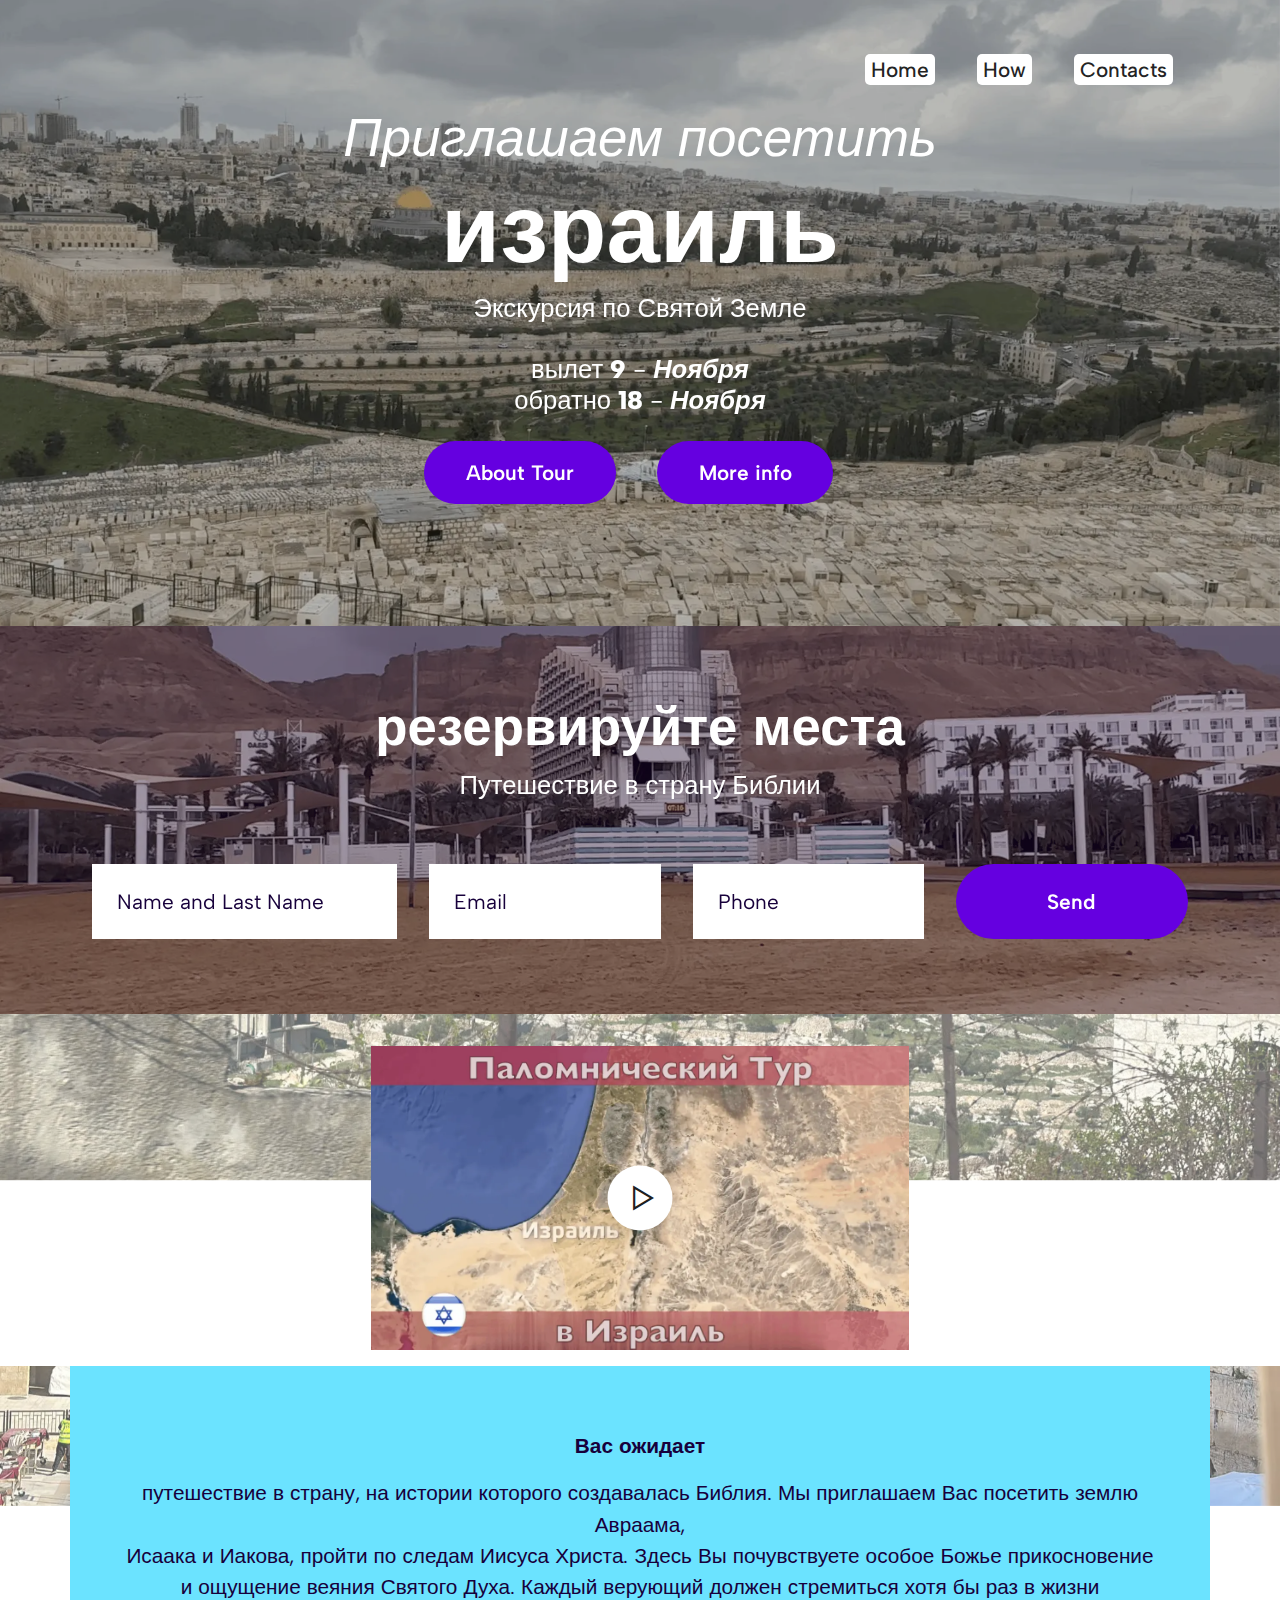
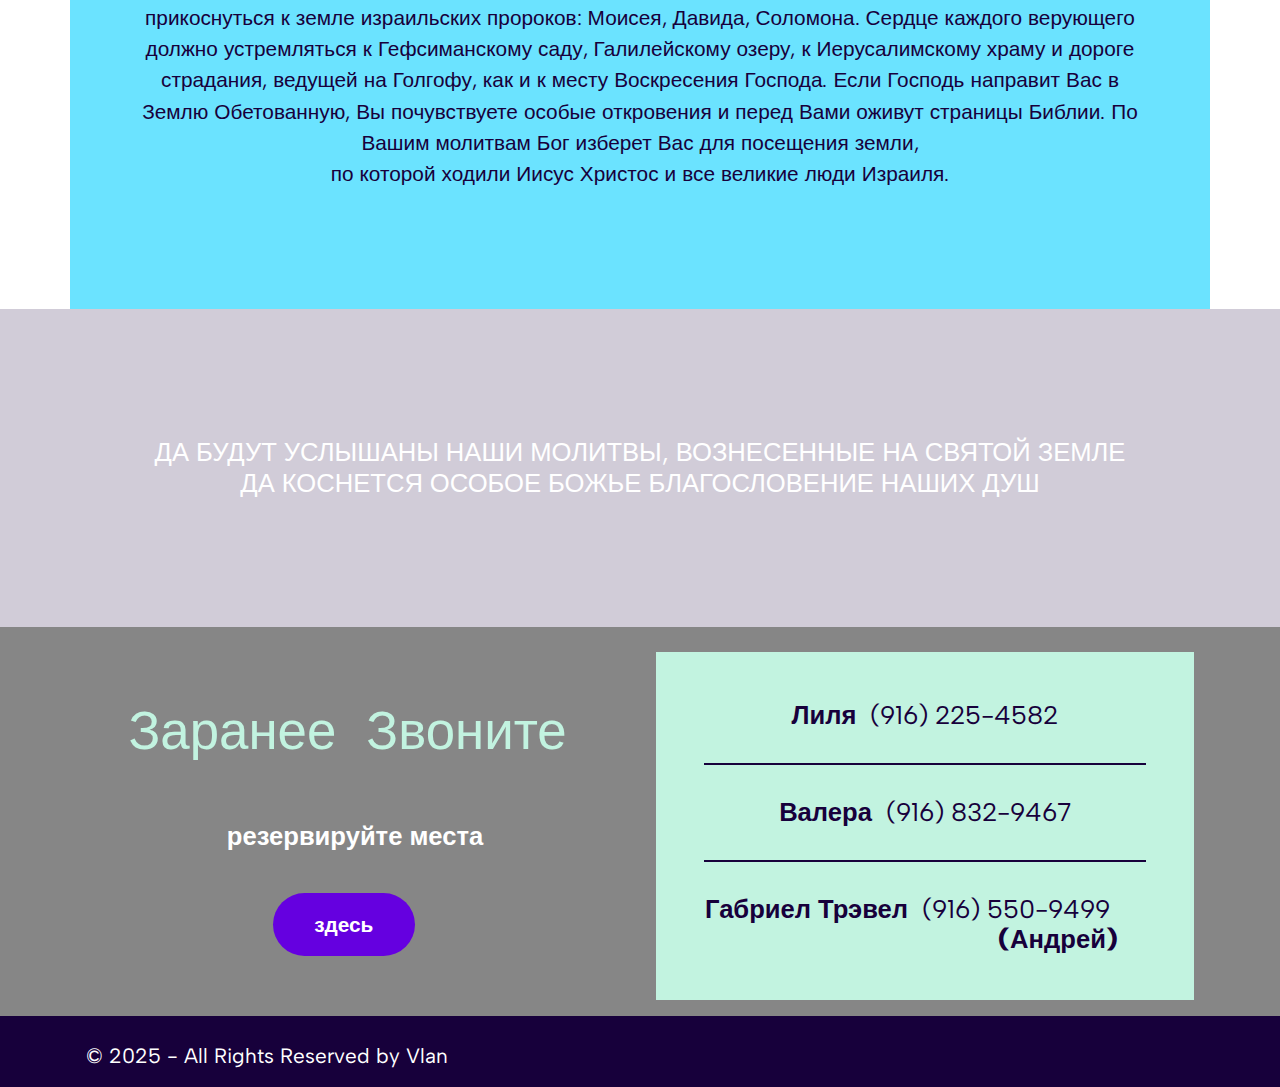
==== index.html @ 7ac0df54 "create github pages" ====
<!DOCTYPE html>
<html  >
<head>
  
  <meta charset="UTF-8">
  <meta http-equiv="X-UA-Compatible" content="IE=edge">
  
  <meta name="viewport" content="width=device-width, initial-scale=1, minimum-scale=1">
  <link rel="shortcut icon" href="assets/images/logo-1.png" type="image/x-icon">
  <meta name="description" content="">
  
  
  <title>Tour to Israel</title>
  <link rel="stylesheet" href="assets/web/assets/mobirise-icons2/mobirise2.css">
  <link rel="stylesheet" href="assets/bootstrap/css/bootstrap.min.css">
  <link rel="stylesheet" href="assets/bootstrap/css/bootstrap-grid.min.css">
  <link rel="stylesheet" href="assets/bootstrap/css/bootstrap-reboot.min.css">
  <link rel="stylesheet" href="assets/parallax/jarallax.css">
  <link rel="stylesheet" href="assets/smart-cart/minicart-theme.css">
  <link rel="stylesheet" href="assets/dropdown/css/style.css">
  <link rel="stylesheet" href="assets/socicon/css/styles.css">
  <link rel="stylesheet" href="assets/theme/css/style.css">
  <link rel="preload" href="https://fonts.googleapis.com/css?family=Albert+Sans:100,200,300,400,500,600,700,800,900,100i,200i,300i,400i,500i,600i,700i,800i,900i&display=swap" as="style" onload="this.onload=null;this.rel='stylesheet'">
  <noscript><link rel="stylesheet" href="https://fonts.googleapis.com/css?family=Albert+Sans:100,200,300,400,500,600,700,800,900,100i,200i,300i,400i,500i,600i,700i,800i,900i&display=swap"></noscript>
  <link rel="preload" as="style" href="assets/mobirise/css/mbr-additional.css"><link rel="stylesheet" href="assets/mobirise/css/mbr-additional.css" type="text/css">

  
  
  
</head>
<body>
  
  <section data-bs-version="5.1" class="nichem5 menu menu1 cid-tA1DvzxKZt" once="menu" id="menu01-u">
    
    <nav class="navbar navbar-dropdown navbar-expand-lg">
        <div class="container">
            <div class="navbar-brand">
                
                
            </div>
            
            <button class="navbar-toggler" type="button" data-toggle="collapse" data-bs-toggle="collapse" data-target="#navbarSupportedContent" data-bs-target="#navbarSupportedContent" aria-controls="navbarNavAltMarkup" aria-expanded="false" aria-label="Toggle navigation">
                <div class="hamburger">
                    <span></span>
                    <span></span>
                    <span></span>
                    <span></span>
                </div>
            </button>
            <div class="collapse navbar-collapse" id="navbarSupportedContent">
                <ul class="navbar-nav nav-dropdown nav-right navbar-nav-top-padding" data-app-modern-menu="true"><li class="nav-item item">
                        <a class="nav-link link text-black text-primary display-4" href="index.html">Home</a></li>
                    <li class="nav-item item">
                        <a class="nav-link link text-black text-primary display-4" href="index.html#video1-12">How</a></li>
                    <li class="nav-item item">
                        <a class="nav-link link text-black text-primary display-4" href="index.html#contact01-a">Contacts</a>
                    </li></ul>
                

            </div>

        </div>
    </nav>
</section>

<section data-bs-version="5.1" class="nichem5 header3 cid-tqJ6hcmHQS mbr-parallax-background" id="header03-2">

    

    
    <div class="mbr-overlay" style="opacity: 0.3; background-color: rgb(35, 35, 35);"></div>

    <div class="container">
        <div class="row justify-content-center">
            <div class="col-12 col-lg-10">
               <h2 class="mbr-section-subtitle mbr-fonts-style mb-3 display-5"><em>Приглашаем</em> <em>посетить</em></h2>
                <h1 class="mbr-section-title mbr-fonts-style mb-3 display-2"><strong>израиль</strong></h1>
                <p class="mbr-text mbr-fonts-style display-7">Экскурсия по Святой Земле<br><br>вылет <strong>9</strong> - <strong><em>Ноября</em></strong><br>обратно <strong>18</strong> - <strong><em>Ноября</em></strong></p>
                
                <div class="mbr-section-btn mt-3"><a class="btn btn-lg btn-info display-4" href="aboutour.html">About Tour</a> <a class="btn btn-lg btn-info display-4" href="moreInfo.html">More info</a></div>
            </div>
        </div>
    </div>
</section>

<section data-bs-version="5.1" class="form form1 cid-tqJ8QbFQtb" id="form01-c">
    
    <div class="mbr-overlay"></div>
    <div class="container">
        <div class="row">
            <div class="col-lg-12 mx-auto mbr-form" data-form-type="formoid">
                <!--Formbuilder Form-->
                <form action="https://mobirise.eu/" method="POST" class="mbr-form form-with-styler" data-form-title="Form Name"><input type="hidden" name="email" data-form-email="true" value="IUpuqQWx+k+lnqVrW5ky6EBEtQC6nNIaSEpdSRvHynoFF6U/ba8ofECRzaj8v/U3a9CEOyiGSwLnJ4U0jehFsb+AOzKB42B62TNc9uE6jDVOWC+5dktqGClej/hWaE8E.2r8tIT7CzpCQqlPaqZZB5KDEsKuqLFzcYY++TKEKFwUg4FHmc72xEeTyW6hKRxQuQcEaN9eOkn/xI5w0UZipWYD+QfsSuQequyp52KNSGxKxnVCRiXMIV/bQooggYPLB">
                    <div class="row">
                        <div hidden="hidden" data-form-alert="" class="alert alert-success col-12">Thanks for filling out
                            the form to Israel</div>
                        <div hidden="hidden" data-form-alert-danger="" class="alert alert-danger col-12">Oops...! some
                            problem!</div>
                    </div>
                    <div class="dragArea row">
                        <div class="col-lg-12 col-md-12 col-sm-12">
                            <h4 class="align-left mbr-fonts-style display-5"><strong>резервируйте места</strong></h4>
                        </div>
                        <div class="col-lg-12 col-md-12 col-sm-12" style="">
                            <p class="align-left mbr-fonts-style display-7">Путешествие в страну Библии</p>
                        </div>
                        <div data-for="name" class="col-auto form-group mb-3">
                            <input type="text" name="name" placeholder="Name and Last Name" data-form-field="name" class="form-control display-7" value="" id="name-form01-c">
                        </div>
                        <div data-for="email" class="col form-group mb-3">
                            <input type="email" name="email" placeholder="Email" data-form-field="email" class="form-control display-7" value="" id="email-form01-c">
                        </div>
                        <div class="col form-group mb-3" data-for="phone">
                            <input type="tel" name="phone" placeholder="Phone" pattern="*" data-form-field="phone" class="form-control display-7" value="" id="phone-form01-c">
                        </div>
                        <div class="col"><button type="submit" class="w-100 w-100 btn btn-lg btn-info display-4">Send</button></div>
                    </div>
                </form><!--Formbuilder Form-->
            </div>
        </div>
    </div>
</section>

<section data-bs-version="5.1" class="video1 bistro_video1 cid-tCo5UGKQ4v mbr-parallax-background" id="video1-12">
    

    <div class="mbr-overlay" style="opacity: 0.4; background-color: rgb(255, 255, 255);"></div>
    <div class="two_background"></div>
    
        <div class="container">
        
        <div class="row justify-content-center">
            <div class="col-12 col-lg-6">
                <div class="box">
                    
                    <div class="mbr-media show-modal align-center" data-modal=".modalWindow">
                        <a href="https://drive.google.com/file/d/1rDtWs-c86kswzTBTeSwcBvbtNGd1R4t6/view?usp=sharing"><img src="assets/images/-2023-04-24-at-3.44.52-pm-1256x709.webp" alt="Vedeo"></a>
                        <div class="circle"></div>
                        <div class="iconfont-wrapper">
                            <a href="https://drive.google.com/file/d/1rDtWs-c86kswzTBTeSwcBvbtNGd1R4t6/view?usp=sharing"><span class="mbr-iconfont mobi-mbri-play mobi-mbri"></span></a>
                        </div>
                        
                    </div>
                </div>
            </div>
        </div>
    </div>
    <div>
        <div class="modalWindow" style="display: none;">
            <div class="modalWindow-container">
                <div class="modalWindow-video-container">
                    
                    
                </div>
            </div>
        </div>
    </div>
</section>

<section data-bs-version="5.1" class="nichem5 features1 cid-tqJ8h4rZv2 mbr-parallax-background" id="features01-6">
    

    
    <div class="mbr-overlay" style="opacity: 0.3; background-color: rgb(255, 255, 255);">
    </div>
    <div class="container">
        <div class="row justify-content-center">

            <div class="card col-md-12 col-lg-12">
                <div class="card-wrap card1">

                    <div class="content-wrap align-center">
                        
                        <h6 class="mbr-role mbr-fonts-style align-left mb-3 display-4"><strong>Вас ожидает</strong></h6>
                        <p class="card-text mbr-fonts-style align-left mb-4 display-4">путешествие в страну, на истории которого создавалась Библия. Мы приглашаем Вас посетить землю Авраама, <br>Исаака и Иакова, пройти по следам Иисуса Христа. Здесь Вы почувствуете особое Божье прикосновение и ощущение веяния Святого Духа. Каждый верующий должен стремиться хотя бы раз в жизни прикоснуться к земле израильских пророков: Моисея, Давида, Соломона. Сердце каждого верующего должно устремляться к Гефсиманскому саду, Галилейскому озеру, к Иерусалимскому храму и дороге страдания, ведущей на Голгофу, как и к месту Воскресения Господа. Если Господь направит Вас в Землю Обетованную, Вы почувствуете особые откровения и перед Вами оживут страницы Библии. По Вашим молитвам Бог изберет Вас для посещения земли, <br>по которой ходили Иисус Христос и все великие люди Израиля.<br></p>

                        <div class="link-wrapper align-center">
                            


                            <svg class="svg1" xmlns="http" version="1.1" width="300" height="50" viewBox="0 0 300 50" preserveAspectRatio="xMidYMid slice" xml:space="preserve">
                                <defs>
                                </defs>
                                <g transform="matrix(1 0 0 1 200 4.59)">
                                    <g style="">
                                        <g transform="matrix(1 0 0 1 -125 0)" id="aac4a38b-7b64-4b27-81f4-7cba1fc44311">
                                            <path style="stroke: rgb(23,0,59); stroke-width: 4; stroke-dasharray: none; stroke-linecap: butt; stroke-dashoffset: 0; stroke-linejoin: miter; stroke-miterlimit: 10; fill: none; fill-rule: nonzero; opacity: 1;" transform=" translate(-75, -4.59)" d="M 100 2 a 8.825 8.825 0 0 0 -6.25 2.583 A 8.822 8.822 0 0 1 87.5 7.17 a 8.822 8.822 0 0 1 -6.25 -2.584 a 8.853 8.853 0 0 0 -12.5 0 a 8.851 8.851 0 0 1 -12.5 0 A 8.825 8.825 0 0 0 50 2" stroke-linecap="round"></path>
                                        </g>
                                        <g transform="matrix(1 0 0 1 75 0)" id="bdacfd93-3ab9-4965-b36c-24275b9d80d7">
                                            <path style="stroke: rgb(23,0,59); stroke-width: 4; stroke-dasharray: none; stroke-linecap: butt; stroke-dashoffset: 0; stroke-linejoin: miter; stroke-miterlimit: 10; fill: none; fill-rule: nonzero; opacity: 1;" transform=" translate(-275, -4.59)" d="M 300 2 a 8.825 8.825 0 0 0 -6.25 2.583 A 8.822 8.822 0 0 1 287.5 7.17 a 8.822 8.822 0 0 1 -6.25 -2.584 a 8.853 8.853 0 0 0 -12.5 0 a 8.851 8.851 0 0 1 -12.5 0 A 8.825 8.825 0 0 0 250 2" stroke-linecap="round"></path>
                                        </g>
                                        <g transform="matrix(1 0 0 1 -175 0)" id="fa02ee22-c807-4234-a62a-6ef55f12a121">
                                            <path style="stroke: rgb(23,0,59); stroke-width: 4; stroke-dasharray: none; stroke-linecap: butt; stroke-dashoffset: 0; stroke-linejoin: miter; stroke-miterlimit: 10; fill: none; fill-rule: nonzero; opacity: 1;" transform=" translate(-25, -4.59)" d="M 50 2 a 8.825 8.825 0 0 0 -6.25 2.583 A 8.822 8.822 0 0 1 37.5 7.17 a 8.822 8.822 0 0 1 -6.25 -2.584 a 8.853 8.853 0 0 0 -12.5 0 a 8.851 8.851 0 0 1 -12.5 0 A 8.825 8.825 0 0 0 0 2" stroke-linecap="round"></path>
                                        </g>
                                        <g transform="matrix(1 0 0 1 -25 0)" id="f5eeec8a-c1c0-4e31-b653-6adc33e4b3e8">
                                            <path style="stroke: rgb(23,0,59); stroke-width: 4; stroke-dasharray: none; stroke-linecap: butt; stroke-dashoffset: 0; stroke-linejoin: miter; stroke-miterlimit: 10; fill: none; fill-rule: nonzero; opacity: 1;" transform=" translate(-175, -4.59)" d="M 200 2 a 8.825 8.825 0 0 0 -6.25 2.583 A 8.822 8.822 0 0 1 187.5 7.17 a 8.822 8.822 0 0 1 -6.25 -2.584 a 8.853 8.853 0 0 0 -12.5 0 a 8.851 8.851 0 0 1 -12.5 0 A 8.825 8.825 0 0 0 150 2" stroke-linecap="round"></path>
                                        </g>
                                        <g transform="matrix(1 0 0 1 125 0)" id="b51bbcd5-3066-47f5-8b80-6fd345774dc4">
                                            <path style="stroke: rgb(23,0,59); stroke-width: 4; stroke-dasharray: none; stroke-linecap: butt; stroke-dashoffset: 0; stroke-linejoin: miter; stroke-miterlimit: 10; fill: none; fill-rule: nonzero; opacity: 1;" transform=" translate(-325, -4.59)" d="M 350 2 a 8.825 8.825 0 0 0 -6.25 2.583 A 8.822 8.822 0 0 1 337.5 7.17 a 8.822 8.822 0 0 1 -6.25 -2.584 a 8.853 8.853 0 0 0 -12.5 0 a 8.851 8.851 0 0 1 -12.5 0 A 8.825 8.825 0 0 0 300 2" stroke-linecap="round"></path>
                                        </g>
                                        <g transform="matrix(1 0 0 1 175 0)" id="a258efd3-c8f0-4dd9-8a96-69ce4b07fe50">
                                            <path style="stroke: rgb(23,0,59); stroke-width: 4; stroke-dasharray: none; stroke-linecap: butt; stroke-dashoffset: 0; stroke-linejoin: miter; stroke-miterlimit: 10; fill: none; fill-rule: nonzero; opacity: 1;" transform=" translate(-375, -4.59)" d="M 400 2 a 8.825 8.825 0 0 0 -6.25 2.583 A 8.822 8.822 0 0 1 387.5 7.17 a 8.822 8.822 0 0 1 -6.25 -2.584 a 8.853 8.853 0 0 0 -12.5 0 a 8.851 8.851 0 0 1 -12.5 0 A 8.825 8.825 0 0 0 350 2" stroke-linecap="round"></path>
                                        </g>
                                        <g transform="matrix(1 0 0 1 -75 0)" id="b55a1ba9-a72e-4a0e-ba97-85e004b73874">
                                            <path style="stroke: rgb(23,0,59); stroke-width: 4; stroke-dasharray: none; stroke-linecap: butt; stroke-dashoffset: 0; stroke-linejoin: miter; stroke-miterlimit: 10; fill: none; fill-rule: nonzero; opacity: 1;" transform=" translate(-125, -4.59)" d="M 150 2 a 8.825 8.825 0 0 0 -6.25 2.583 A 8.822 8.822 0 0 1 137.5 7.17 a 8.822 8.822 0 0 1 -6.25 -2.584 a 8.853 8.853 0 0 0 -12.5 0 a 8.851 8.851 0 0 1 -12.5 0 A 8.825 8.825 0 0 0 100 2" stroke-linecap="round"></path>
                                        </g>
                                        <g transform="matrix(1 0 0 1 25 0)" id="ac2b4d02-8806-4f29-a2a5-1942e82a5fe8">
                                            <path style="stroke: rgb(23,0,59); stroke-width: 4; stroke-dasharray: none; stroke-linecap: butt; stroke-dashoffset: 0; stroke-linejoin: miter; stroke-miterlimit: 10; fill: none; fill-rule: nonzero; opacity: 1;" transform=" translate(-225, -4.59)" d="M 250 2 a 8.825 8.825 0 0 0 -6.25 2.583 A 8.822 8.822 0 0 1 237.5 7.17 a 8.822 8.822 0 0 1 -6.25 -2.584 a 8.853 8.853 0 0 0 -12.5 0 a 8.851 8.851 0 0 1 -12.5 0 A 8.825 8.825 0 0 0 200 2" stroke-linecap="round"></path>
                                        </g>
                                    </g>
                                </g>
                            </svg>

                        </div>
                    </div>
                </div>
            </div>

            

            


        </div>
    </div>
</section>

<section data-bs-version="5.1" class="nichem5 article2 cid-tqJ9fB1t78 mbr-parallax-background" id="article02-g">

    

    
    <div class="mbr-overlay" style="opacity: 0.2; background-color: rgb(23, 0, 59);"></div>

    <div class="align-center container">
        <div class="row justify-content-center">
            <div class="col-12 col-lg-11">
                <h1 class="mbr-section-title mbr-fonts-style mb-3 display-7">ДА БУДУТ УСЛЫШАНЫ НАШИ МОЛИТВЫ, ВОЗНЕСЕННЫЕ НА СВЯТОЙ ЗЕМЛЕ<br>ДА КОСНЕТСЯ ОСОБОЕ БОЖЬЕ БЛАГОСЛОВЕНИЕ НАШИХ ДУШ</h1>
                
                
                
            </div>
        </div>
    </div>
</section>

<section data-bs-version="5.1" class="nichem5 contact1 cid-tqJ8NJQQVu mbr-parallax-background" id="contact01-a">
    

    
    <div class="mbr-overlay" style="opacity: 0.6; background-color: rgb(53, 53, 53);">
    </div>
    <div class="container">
        <div class="row">
            <div class="title md-pb col-md-12 col-lg-6">
                <h3 class="mbr-section-title mbr-fonts-style align-left mb-4 display-5"><strong><br></strong>Заранее<strong>&nbsp; </strong>Звоните<em>&nbsp;</em></h3>
                <h4 class="mbr-section-subtitle align-left mbr-fonts-style mb-4 display-7"><br><strong>резервируйте места</strong></h4>

                
            <div class="mbr-section-btn align-center mb-4"><a class="btn btn-lg btn-info display-4" href="home.html#form01-c">здесь</a></div>
            </div>

            <div class="col-md-12 col-lg-6">
                <div class="items">
                    <div class="card">
                    <h4 class="mbr-item-text align-left mbr-fonts-style mb-4 display-7"><strong>Лиля</strong>&nbsp; (916) 225-4582</h4>
                    </div>
                    <div class="card">
                    <h4 class="mbr-item-text align-left mbr-fonts-style mb-4 display-7"><strong>Валера</strong>&nbsp; (916) 832-9467</h4>
                    </div>
                   <h4 class="mbr-item-text align-left mbr-fonts-style mb-4 display-7"><strong>Габриел Трэвел&nbsp; </strong>(916) 550-9499<strong>&nbsp; &nbsp; &nbsp; &nbsp; &nbsp; &nbsp; &nbsp; &nbsp; &nbsp; &nbsp; &nbsp; &nbsp; &nbsp; &nbsp; &nbsp; &nbsp; &nbsp; &nbsp; &nbsp; &nbsp; &nbsp; &nbsp;&nbsp;</strong><strong>(Андрей)</strong><br></h4>
            
                    </div>
                </div>
            </div>
        </div>
    
</section>

<section data-bs-version="5.1" class="nichem5 footer1 cid-tqJ8RiGb5G" once="footer" id="footer01-d">
    
    
    <div class="container">
        <div class="row">
            <div class="col-lg-5 logo-footer mb-3 mt-3 align-left">

                <p class="mbr-fonts-style text-logo-footer pt-2 mb-0 display-4">© 2025 - All Rights Reserved by Vlan</p>
            </div>
            <div class="col-lg-5 copyright mb-3 mt-3 align-self-center">
                <ul class="mbr-list list-inline align-center">
                    
                    
                    



                    
                <li class="list-inline-item mbr-fonts-style display-4">
                        <!--<a href="home.html" class="text-white mbr-semibold text-primary">Home</a>-->
                    </li></ul>
            </div>
            
        </div>
    </div>
</section>


<script src="assets/bootstrap/js/bootstrap.bundle.min.js"></script>
  <script src="assets/parallax/jarallax.js"></script>
  <script src="assets/smoothscroll/smooth-scroll.js"></script>
  <script src="assets/ytplayer/index.js"></script>
  <script src="assets/smart-cart/minicart.js"></script>
  <script src="assets/smart-cart/minicart-customizer.js"></script>
  <script src="assets/playervimeo/vimeo_player.js"></script>
  <script src="assets/dropdown/js/navbar-dropdown.js"></script>
  <script src="assets/theme/js/script.js"></script>
  <script src="assets/formoid/formoid.min.js"></script>
  
  
  
 <div id="scrollToTop" class="scrollToTop mbr-arrow-up"><a style="text-align: center;"><i class="mbr-arrow-up-icon mbr-arrow-up-icon-cm cm-icon cm-icon-smallarrow-up"></i></a></div>
  </body>
</html>
---- assets/web/assets/mobirise-icons2/mobirise2.css ----
@font-face {
  font-family: 'Moririse2';
  font-display: swap;
  src:  url('mobirise2.eot?f2bix4');
  src:  url('mobirise2.eot?f2bix4#iefix') format('embedded-opentype'),
    url('mobirise2.ttf?f2bix4') format('truetype'),
    url('mobirise2.woff?f2bix4') format('woff'),
    url('mobirise2.svg?f2bix4#mobirise2') format('svg');
  font-weight: normal;
  font-style: normal;
}

[class^="mobi-"], [class*=" mobi-"] {
  /* use !important to prevent issues with browser extensions that change fonts */
  font-family: 'Moririse2' !important;
  speak: none;
  font-style: normal;
  font-weight: normal;
  font-variant: normal;
  text-transform: none;
  line-height: 1;

  /* Better Font Rendering =========== */
  -webkit-font-smoothing: antialiased;
  -moz-osx-font-smoothing: grayscale;
}

.mobi-mbri-add-submenu:before {
  content: "\e900";
}
.mobi-mbri-alert:before {
  content: "\e901";
}
.mobi-mbri-align-center:before {
  content: "\e902";
}
.mobi-mbri-align-justify:before {
  content: "\e903";
}
.mobi-mbri-align-left:before {
  content: "\e904";
}
.mobi-mbri-align-right:before {
  content: "\e905";
}
.mobi-mbri-android:before {
  content: "\e906";
}
.mobi-mbri-apple:before {
  content: "\e907";
}
.mobi-mbri-arrow-down:before {
  content: "\e908";
}
.mobi-mbri-arrow-next:before {
  content: "\e909";
}
.mobi-mbri-arrow-prev:before {
  content: "\e90a";
}
.mobi-mbri-arrow-up:before {
  content: "\e90b";
}
.mobi-mbri-bold:before {
  content: "\e90c";
}
.mobi-mbri-bookmark:before {
  content: "\e90d";
}
.mobi-mbri-bootstrap:before {
  content: "\e90e";
}
.mobi-mbri-briefcase:before {
  content: "\e90f";
}
.mobi-mbri-browse:before {
  content: "\e910";
}
.mobi-mbri-bulleted-list:before {
  content: "\e911";
}
.mobi-mbri-calendar:before {
  content: "\e912";
}
.mobi-mbri-camera:before {
  content: "\e913";
}
.mobi-mbri-cart-add:before {
  content: "\e914";
}
.mobi-mbri-cart-full:before {
  content: "\e915";
}
.mobi-mbri-cash:before {
  content: "\e916";
}
.mobi-mbri-change-style:before {
  content: "\e917";
}
.mobi-mbri-chat:before {
  content: "\e918";
}
.mobi-mbri-clock:before {
  content: "\e919";
}
.mobi-mbri-close:before {
  content: "\e91a";
}
.mobi-mbri-cloud:before {
  content: "\e91b";
}
.mobi-mbri-code:before {
  content: "\e91c";
}
.mobi-mbri-contact-form:before {
  content: "\e91d";
}
.mobi-mbri-credit-card:before {
  content: "\e91e";
}
.mobi-mbri-cursor-click:before {
  content: "\e91f";
}
.mobi-mbri-cust-feedback:before {
  content: "\e920";
}
.mobi-mbri-database:before {
  content: "\e921";
}
.mobi-mbri-delivery:before {
  content: "\e922";
}
.mobi-mbri-desktop:before {
  content: "\e923";
}
.mobi-mbri-devices:before {
  content: "\e924";
}
.mobi-mbri-down:before {
  content: "\e925";
}
.mobi-mbri-download-2:before {
  content: "\e926";
}
.mobi-mbri-download:before {
  content: "\e927";
}
.mobi-mbri-drag-n-drop-2:before {
  content: "\e928";
}
.mobi-mbri-drag-n-drop:before {
  content: "\e929";
}
.mobi-mbri-edit-2:before {
  content: "\e92a";
}
.mobi-mbri-edit:before {
  content: "\e92b";
}
.mobi-mbri-error:before {
  content: "\e92c";
}
.mobi-mbri-extension:before {
  content: "\e92d";
}
.mobi-mbri-features:before {
  content: "\e92e";
}
.mobi-mbri-file:before {
  content: "\e92f";
}
.mobi-mbri-flag:before {
  content: "\e930";
}
.mobi-mbri-folder:before {
  content: "\e931";
}
.mobi-mbri-gift:before {
  content: "\e932";
}
.mobi-mbri-github:before {
  content: "\e933";
}
.mobi-mbri-globe-2:before {
  content: "\e934";
}
.mobi-mbri-globe:before {
  content: "\e935";
}
.mobi-mbri-growing-chart:before {
  content: "\e936";
}
.mobi-mbri-hearth:before {
  content: "\e937";
}
.mobi-mbri-help:before {
  content: "\e938";
}
.mobi-mbri-home:before {
  content: "\e939";
}
.mobi-mbri-hot-cup:before {
  content: "\e93a";
}
.mobi-mbri-idea:before {
  content: "\e93b";
}
.mobi-mbri-image-gallery:before {
  content: "\e93c";
}
.mobi-mbri-image-slider:before {
  content: "\e93d";
}
.mobi-mbri-info:before {
  content: "\e93e";
}
.mobi-mbri-italic:before {
  content: "\e93f";
}
.mobi-mbri-key:before {
  content: "\e940";
}
.mobi-mbri-laptop:before {
  content: "\e941";
}
.mobi-mbri-layers:before {
  content: "\e942";
}
.mobi-mbri-left-right:before {
  content: "\e943";
}
.mobi-mbri-left:before {
  content: "\e944";
}
.mobi-mbri-letter:before {
  content: "\e945";
}
.mobi-mbri-like:before {
  content: "\e946";
}
.mobi-mbri-link:before {
  content: "\e947";
}
.mobi-mbri-lock:before {
  content: "\e948";
}
.mobi-mbri-login:before {
  content: "\e949";
}
.mobi-mbri-logout:before {
  content: "\e94a";
}
.mobi-mbri-magic-stick:before {
  content: "\e94b";
}
.mobi-mbri-map-pin:before {
  content: "\e94c";
}
.mobi-mbri-menu:before {
  content: "\e94d";
}
.mobi-mbri-mobile-2:before {
  content: "\e94e";
}
.mobi-mbri-mobile-horizontal:before {
  content: "\e94f";
}
.mobi-mbri-mobile:before {
  content: "\e950";
}
.mobi-mbri-mobirise:before {
  content: "\e951";
}
.mobi-mbri-more-horizontal:before {
  content: "\e952";
}
.mobi-mbri-more-vertical:before {
  content: "\e953";
}
.mobi-mbri-music:before {
  content: "\e954";
}
.mobi-mbri-new-file:before {
  content: "\e955";
}
.mobi-mbri-numbered-list:before {
  content: "\e956";
}
.mobi-mbri-opened-folder:before {
  content: "\e957";
}
.mobi-mbri-pages:before {
  content: "\e958";
}
.mobi-mbri-paper-plane:before {
  content: "\e959";
}
.mobi-mbri-paperclip:before {
  content: "\e95a";
}
.mobi-mbri-phone:before {
  content: "\e95b";
}
.mobi-mbri-photo:before {
  content: "\e95c";
}
.mobi-mbri-photos:before {
  content: "\e95d";
}
.mobi-mbri-pin:before {
  content: "\e95e";
}
.mobi-mbri-play:before {
  content: "\e95f";
}
.mobi-mbri-plus:before {
  content: "\e960";
}
.mobi-mbri-preview:before {
  content: "\e961";
}
.mobi-mbri-print:before {
  content: "\e962";
}
.mobi-mbri-protect:before {
  content: "\e963";
}
.mobi-mbri-question:before {
  content: "\e964";
}
.mobi-mbri-quote-left:before {
  content: "\e965";
}
.mobi-mbri-quote-right:before {
  content: "\e966";
}
.mobi-mbri-redo:before {
  content: "\e967";
}
.mobi-mbri-refresh:before {
  content: "\e968";
}
.mobi-mbri-responsive-2:before {
  content: "\e969";
}
.mobi-mbri-responsive:before {
  content: "\e96a";
}
.mobi-mbri-right:before {
  content: "\e96b";
}
.mobi-mbri-rocket:before {
  content: "\e96c";
}
.mobi-mbri-sad-face:before {
  content: "\e96d";
}
.mobi-mbri-sale:before {
  content: "\e96e";
}
.mobi-mbri-save:before {
  content: "\e96f";
}
.mobi-mbri-search:before {
  content: "\e970";
}
.mobi-mbri-setting-2:before {
  content: "\e971";
}
.mobi-mbri-setting-3:before {
  content: "\e972";
}
.mobi-mbri-setting:before {
  content: "\e973";
}
.mobi-mbri-share:before {
  content: "\e974";
}
.mobi-mbri-shopping-bag:before {
  content: "\e975";
}
.mobi-mbri-shopping-basket:before {
  content: "\e976";
}
.mobi-mbri-shopping-cart:before {
  content: "\e977";
}
.mobi-mbri-sites:before {
  content: "\e978";
}
.mobi-mbri-smile-face:before {
  content: "\e979";
}
.mobi-mbri-speed:before {
  content: "\e97a";
}
.mobi-mbri-star:before {
  content: "\e97b";
}
.mobi-mbri-success:before {
  content: "\e97c";
}
.mobi-mbri-sun:before {
  content: "\e97d";
}
.mobi-mbri-sun2:before {
  content: "\e97e";
}
.mobi-mbri-tablet-vertical:before {
  content: "\e97f";
}
.mobi-mbri-tablet:before {
  content: "\e980";
}
.mobi-mbri-target:before {
  content: "\e981";
}
.mobi-mbri-timer:before {
  content: "\e982";
}
.mobi-mbri-to-ftp:before {
  content: "\e983";
}
.mobi-mbri-to-local-drive:before {
  content: "\e984";
}
.mobi-mbri-touch-swipe:before {
  content: "\e985";
}
.mobi-mbri-touch:before {
  content: "\e986";
}
.mobi-mbri-trash:before {
  content: "\e987";
}
.mobi-mbri-underline:before {
  content: "\e988";
}
.mobi-mbri-undo:before {
  content: "\e989";
}
.mobi-mbri-unlink:before {
  content: "\e98a";
}
.mobi-mbri-unlock:before {
  content: "\e98b";
}
.mobi-mbri-up-down:before {
  content: "\e98c";
}
.mobi-mbri-up:before {
  content: "\e98d";
}
.mobi-mbri-update:before {
  content: "\e98e";
}
.mobi-mbri-upload-2:before {
  content: "\e98f";
}
.mobi-mbri-upload:before {
  content: "\e990";
}
.mobi-mbri-user-2:before {
  content: "\e991";
}
.mobi-mbri-user:before {
  content: "\e992";
}
.mobi-mbri-users:before {
  content: "\e993";
}
.mobi-mbri-video-play:before {
  content: "\e994";
}
.mobi-mbri-video:before {
  content: "\e995";
}
.mobi-mbri-watch:before {
  content: "\e996";
}
.mobi-mbri-website-theme-2:before {
  content: "\e997";
}
.mobi-mbri-website-theme:before {
  content: "\e998";
}
.mobi-mbri-wifi:before {
  content: "\e999";
}
.mobi-mbri-windows:before {
  content: "\e99a";
}
.mobi-mbri-zoom-in:before {
  content: "\e99b";
}
.mobi-mbri-zoom-out:before {
  content: "\e99c";
}
---- assets/parallax/jarallax.css ----
.jarallax {
    position: relative;
    z-index: 0;
}
.jarallax > .jarallax-img {
    position: absolute;
    object-fit: cover;
    /* support for plugin https://github.com/bfred-it/object-fit-images */
    font-family: 'object-fit: cover;';
    top: 0;
    left: 0;
    width: 100%;
    height: 100%;
    z-index: -1;
}
---- assets/dropdown/css/style.css ----
.navbar-dropdown {
  left: 0;
  padding: 0;
  position: absolute;
  right: 0;
  top: 0;
  transition: all 0.45s ease;
  z-index: 1030;
  background: #282828; }
  .navbar-dropdown .navbar-logo {
    margin-right: 0.8rem;
    transition: margin 0.3s ease-in-out;
    vertical-align: middle; }
    .navbar-dropdown .navbar-logo img {
      height: 3.125rem;
      transition: all 0.3s ease-in-out; }
    .navbar-dropdown .navbar-logo.mbr-iconfont {
      font-size: 3.125rem;
      line-height: 3.125rem; }
  .navbar-dropdown .navbar-caption {
    font-weight: 700;
    white-space: normal;
    vertical-align: -4px;
    line-height: 3.125rem !important; }
    .navbar-dropdown .navbar-caption, .navbar-dropdown .navbar-caption:hover {
      color: inherit;
      text-decoration: none; }
  .navbar-dropdown .mbr-iconfont + .navbar-caption {
    vertical-align: -1px; }
  .navbar-dropdown.navbar-fixed-top {
    position: fixed; }
  .navbar-dropdown .navbar-brand span {
    vertical-align: -4px; }
  .navbar-dropdown.bg-color.transparent {
    background: none; }
  .navbar-dropdown.navbar-short .navbar-brand {
    padding: 0.625rem 0; }
    .navbar-dropdown.navbar-short .navbar-brand span {
      vertical-align: -1px; }
  .navbar-dropdown.navbar-short .navbar-caption {
    line-height: 2.375rem !important;
    vertical-align: -2px; }
  .navbar-dropdown.navbar-short .navbar-logo {
    margin-right: 0.5rem; }
    .navbar-dropdown.navbar-short .navbar-logo img {
      height: 2.375rem; }
    .navbar-dropdown.navbar-short .navbar-logo.mbr-iconfont {
      font-size: 2.375rem;
      line-height: 2.375rem; }
  .navbar-dropdown.navbar-short .mbr-table-cell {
    height: 3.625rem; }
  .navbar-dropdown .navbar-close {
    left: 0.6875rem;
    position: fixed;
    top: 0.75rem;
    z-index: 1000; }
  .navbar-dropdown .hamburger-icon {
    content: "";
    display: inline-block;
    vertical-align: middle;
    width: 16px;
    -webkit-box-shadow: 0 -6px 0 1px #282828,0 0 0 1px #282828,0 6px 0 1px #282828;
    -moz-box-shadow: 0 -6px 0 1px #282828,0 0 0 1px #282828,0 6px 0 1px #282828;
    box-shadow: 0 -6px 0 1px #282828,0 0 0 1px #282828,0 6px 0 1px #282828; }

.dropdown-menu .dropdown-toggle[data-toggle="dropdown-submenu"]::after {
  border-bottom: 0.35em solid transparent;
  border-left: 0.35em solid;
  border-right: 0;
  border-top: 0.35em solid transparent;
  margin-left: 0.3rem; }

.dropdown-menu .dropdown-item:focus {
  outline: 0; }

.nav-dropdown {
  font-size: 0.75rem;
  font-weight: 500;
  height: auto !important; }
  .nav-dropdown .nav-btn {
    padding-left: 1rem; }
  .nav-dropdown .link {
    margin: .667em 1.667em;
    font-weight: 500;
    padding: 0;
    transition: color .2s ease-in-out; }
    .nav-dropdown .link.dropdown-toggle {
      margin-right: 2.583em; }
      .nav-dropdown .link.dropdown-toggle::after {
        margin-left: .25rem;
        border-top: 0.35em solid;
        border-right: 0.35em solid transparent;
        border-left: 0.35em solid transparent;
        border-bottom: 0; }
      .nav-dropdown .link.dropdown-toggle[aria-expanded="true"] {
        margin: 0;
        padding: 0.667em 3.263em  0.667em 1.667em; }
  .nav-dropdown .link::after,
  .nav-dropdown .dropdown-item::after {
    color: inherit; }
  .nav-dropdown .btn {
    font-size: 0.75rem;
    font-weight: 700;
    letter-spacing: 0;
    margin-bottom: 0;
    padding-left: 1.25rem;
    padding-right: 1.25rem; }
  .nav-dropdown .dropdown-menu {
    border-radius: 0;
    border: 0;
    left: 0;
    margin: 0;
    padding-bottom: 1.25rem;
    padding-top: 1.25rem;
    position: relative; }
  .nav-dropdown .dropdown-submenu {
    margin-left: 0.125rem;
    top: 0; }
  .nav-dropdown .dropdown-item {
    font-weight: 500;
    line-height: 2;
    padding: 0.3846em 4.615em 0.3846em 1.5385em;
    position: relative;
    transition: color .2s ease-in-out, background-color .2s ease-in-out; }
    .nav-dropdown .dropdown-item::after {
      margin-top: -0.3077em;
      position: absolute;
      right: 1.1538em;
      top: 50%; }
    .nav-dropdown .dropdown-item:focus, .nav-dropdown .dropdown-item:hover {
      background: none; }

@media (max-width: 767px) {
  .nav-dropdown.navbar-toggleable-sm {
    bottom: 0;
    display: none;
    left: 0;
    overflow-x: hidden;
    position: fixed;
    top: 0;
    transform: translateX(-100%);
    -ms-transform: translateX(-100%);
    -webkit-transform: translateX(-100%);
    width: 18.75rem;
    z-index: 999; } }
.nav-dropdown.navbar-toggleable-xl {
  bottom: 0;
  display: none;
  left: 0;
  overflow-x: hidden;
  position: fixed;
  top: 0;
  transform: translateX(-100%);
  -ms-transform: translateX(-100%);
  -webkit-transform: translateX(-100%);
  width: 18.75rem;
  z-index: 999; }

.nav-dropdown-sm {
  display: block !important;
  overflow-x: hidden;
  overflow: auto;
  padding-top: 3.875rem; }
  .nav-dropdown-sm::after {
    content: "";
    display: block;
    height: 3rem;
    width: 100%; }
  .nav-dropdown-sm.collapse.in ~ .navbar-close {
    display: block !important; }
  .nav-dropdown-sm.collapsing, .nav-dropdown-sm.collapse.in {
    transform: translateX(0);
    -ms-transform: translateX(0);
    -webkit-transform: translateX(0);
    transition: all 0.25s ease-out;
    -webkit-transition: all 0.25s ease-out;
    background: #282828; }
  .nav-dropdown-sm.collapsing[aria-expanded="false"] {
    transform: translateX(-100%);
    -ms-transform: translateX(-100%);
    -webkit-transform: translateX(-100%); }
  .nav-dropdown-sm .nav-item {
    display: block;
    margin-left: 0 !important;
    padding-left: 0; }
  .nav-dropdown-sm .link,
  .nav-dropdown-sm .dropdown-item {
    border-top: 1px dotted rgba(255, 255, 255, 0.1);
    font-size: 0.8125rem;
    line-height: 1.6;
    margin: 0 !important;
    padding: 0.875rem 2.4rem 0.875rem 1.5625rem !important;
    position: relative;
    white-space: normal; }
    .nav-dropdown-sm .link:focus, .nav-dropdown-sm .link:hover,
    .nav-dropdown-sm .dropdown-item:focus,
    .nav-dropdown-sm .dropdown-item:hover {
      background: rgba(0, 0, 0, 0.2) !important;
      color: #c0a375; }
  .nav-dropdown-sm .nav-btn {
    position: relative;
    padding: 1.5625rem 1.5625rem 0 1.5625rem; }
    .nav-dropdown-sm .nav-btn::before {
      border-top: 1px dotted rgba(255, 255, 255, 0.1);
      content: "";
      left: 0;
      position: absolute;
      top: 0;
      width: 100%; }
    .nav-dropdown-sm .nav-btn + .nav-btn {
      padding-top: 0.625rem; }
      .nav-dropdown-sm .nav-btn + .nav-btn::before {
        display: none; }
  .nav-dropdown-sm .btn {
    padding: 0.625rem 0; }
  .nav-dropdown-sm .dropdown-toggle[data-toggle="dropdown-submenu"]::after {
    margin-left: .25rem;
    border-top: 0.35em solid;
    border-right: 0.35em solid transparent;
    border-left: 0.35em solid transparent;
    border-bottom: 0; }
  .nav-dropdown-sm .dropdown-toggle[data-toggle="dropdown-submenu"][aria-expanded="true"]::after {
    border-top: 0;
    border-right: 0.35em solid transparent;
    border-left: 0.35em solid transparent;
    border-bottom: 0.35em solid; }
  .nav-dropdown-sm .dropdown-menu {
    margin: 0;
    padding: 0;
    position: relative;
    top: 0;
    left: 0;
    width: 100%;
    border: 0;
    float: none;
    border-radius: 0;
    background: none; }
  .nav-dropdown-sm .dropdown-submenu {
    left: 100%;
    margin-left: 0.125rem;
    margin-top: -1.25rem;
    top: 0; }

.navbar-toggleable-sm .nav-dropdown .dropdown-menu {
  position: absolute; }

.navbar-toggleable-sm .nav-dropdown .dropdown-submenu {
  left: 100%;
  margin-left: 0.125rem;
  margin-top: -1.25rem;
  top: 0; }

.navbar-toggleable-sm.opened .nav-dropdown .dropdown-menu {
  position: relative; }

.navbar-toggleable-sm.opened .nav-dropdown .dropdown-submenu {
  left: 0;
  margin-left: 00rem;
  margin-top: 0rem;
  top: 0; }

.is-builder .nav-dropdown.collapsing {
  transition: none !important; }
---- assets/socicon/css/styles.css ----
@charset "UTF-8";

@font-face {
  font-family: 'Socicon';
  src:  url('../fonts/socicon.eot');
  src:  url('../fonts/socicon.eot?#iefix') format('embedded-opentype'),
    url('../fonts/socicon.woff2') format('woff2'),
    url('../fonts/socicon.ttf') format('truetype'),
    url('../fonts/socicon.woff') format('woff'),
    url('../fonts/socicon.svg#socicon') format('svg');
  font-weight: normal;
  font-style: normal;
  font-display: swap;
}

[data-icon]:before {
  font-family: "socicon" !important;
  content: attr(data-icon);
  font-style: normal !important;
  font-weight: normal !important;
  font-variant: normal !important;
  text-transform: none !important;
  speak: none;
  line-height: 1;
  -webkit-font-smoothing: antialiased;
  -moz-osx-font-smoothing: grayscale;
}

[class^="socicon-"], [class*=" socicon-"] {
  /* use !important to prevent issues with browser extensions that change fonts */
  font-family: 'Socicon' !important;
  speak: none;
  font-style: normal;
  font-weight: normal;
  font-variant: normal;
  text-transform: none;
  line-height: 1;

  /* Better Font Rendering =========== */
  -webkit-font-smoothing: antialiased;
  -moz-osx-font-smoothing: grayscale;
}

.socicon-eitaa:before {
  content: "\e97c";
}
.socicon-soroush:before {
  content: "\e97d";
}
.socicon-bale:before {
  content: "\e97e";
}
.socicon-zazzle:before {
  content: "\e97b";
}
.socicon-society6:before {
  content: "\e97a";
}
.socicon-redbubble:before {
  content: "\e979";
}
.socicon-avvo:before {
  content: "\e978";
}
.socicon-stitcher:before {
  content: "\e977";
}
.socicon-googlehangouts:before {
  content: "\e974";
}
.socicon-dlive:before {
  content: "\e975";
}
.socicon-vsco:before {
  content: "\e976";
}
.socicon-flipboard:before {
  content: "\e973";
}
.socicon-ubuntu:before {
  content: "\e958";
}
.socicon-artstation:before {
  content: "\e959";
}
.socicon-invision:before {
  content: "\e95a";
}
.socicon-torial:before {
  content: "\e95b";
}
.socicon-collectorz:before {
  content: "\e95c";
}
.socicon-seenthis:before {
  content: "\e95d";
}
.socicon-googleplaymusic:before {
  content: "\e95e";
}
.socicon-debian:before {
  content: "\e95f";
}
.socicon-filmfreeway:before {
  content: "\e960";
}
.socicon-gnome:before {
  content: "\e961";
}
.socicon-itchio:before {
  content: "\e962";
}
.socicon-jamendo:before {
  content: "\e963";
}
.socicon-mix:before {
  content: "\e964";
}
.socicon-sharepoint:before {
  content: "\e965";
}
.socicon-tinder:before {
  content: "\e966";
}
.socicon-windguru:before {
  content: "\e967";
}
.socicon-cdbaby:before {
  content: "\e968";
}
.socicon-elementaryos:before {
  content: "\e969";
}
.socicon-stage32:before {
  content: "\e96a";
}
.socicon-tiktok:before {
  content: "\e96b";
}
.socicon-gitter:before {
  content: "\e96c";
}
.socicon-letterboxd:before {
  content: "\e96d";
}
.socicon-threema:before {
  content: "\e96e";
}
.socicon-splice:before {
  content: "\e96f";
}
.socicon-metapop:before {
  content: "\e970";
}
.socicon-naver:before {
  content: "\e971";
}
.socicon-remote:before {
  content: "\e972";
}
.socicon-internet:before {
  content: "\e957";
}
.socicon-moddb:before {
  content: "\e94b";
}
.socicon-indiedb:before {
  content: "\e94c";
}
.socicon-traxsource:before {
  content: "\e94d";
}
.socicon-gamefor:before {
  content: "\e94e";
}
.socicon-pixiv:before {
  content: "\e94f";
}
.socicon-myanimelist:before {
  content: "\e950";
}
.socicon-blackberry:before {
  content: "\e951";
}
.socicon-wickr:before {
  content: "\e952";
}
.socicon-spip:before {
  content: "\e953";
}
.socicon-napster:before {
  content: "\e954";
}
.socicon-beatport:before {
  content: "\e955";
}
.socicon-hackerone:before {
  content: "\e956";
}
.socicon-hackernews:before {
  content: "\e946";
}
.socicon-smashwords:before {
  content: "\e947";
}
.socicon-kobo:before {
  content: "\e948";
}
.socicon-bookbub:before {
  content: "\e949";
}
.socicon-mailru:before {
  content: "\e94a";
}
.socicon-gitlab:before {
  content: "\e945";
}
.socicon-instructables:before {
  content: "\e944";
}
.socicon-portfolio:before {
  content: "\e943";
}
.socicon-codered:before {
  content: "\e940";
}
.socicon-origin:before {
  content: "\e941";
}
.socicon-nextdoor:before {
  content: "\e942";
}
.socicon-udemy:before {
  content: "\e93f";
}
.socicon-livemaster:before {
  content: "\e93e";
}
.socicon-crunchbase:before {
  content: "\e93b";
}
.socicon-homefy:before {
  content: "\e93c";
}
.socicon-calendly:before {
  content: "\e93d";
}
.socicon-realtor:before {
  content: "\e90f";
}
.socicon-tidal:before {
  content: "\e910";
}
.socicon-qobuz:before {
  content: "\e911";
}
.socicon-natgeo:before {
  content: "\e912";
}
.socicon-mastodon:before {
  content: "\e913";
}
.socicon-unsplash:before {
  content: "\e914";
}
.socicon-homeadvisor:before {
  content: "\e915";
}
.socicon-angieslist:before {
  content: "\e916";
}
.socicon-codepen:before {
  content: "\e917";
}
.socicon-slack:before {
  content: "\e918";
}
.socicon-openaigym:before {
  content: "\e919";
}
.socicon-logmein:before {
  content: "\e91a";
}
.socicon-fiverr:before {
  content: "\e91b";
}
.socicon-gotomeeting:before {
  content: "\e91c";
}
.socicon-aliexpress:before {
  content: "\e91d";
}
.socicon-guru:before {
  content: "\e91e";
}
.socicon-appstore:before {
  content: "\e91f";
}
.socicon-homes:before {
  content: "\e920";
}
.socicon-zoom:before {
  content: "\e921";
}
.socicon-alibaba:before {
  content: "\e922";
}
.socicon-craigslist:before {
  content: "\e923";
}
.socicon-wix:before {
  content: "\e924";
}
.socicon-redfin:before {
  content: "\e925";
}
.socicon-googlecalendar:before {
  content: "\e926";
}
.socicon-shopify:before {
  content: "\e927";
}
.socicon-freelancer:before {
  content: "\e928";
}
.socicon-seedrs:before {
  content: "\e929";
}
.socicon-bing:before {
  content: "\e92a";
}
.socicon-doodle:before {
  content: "\e92b";
}
.socicon-bonanza:before {
  content: "\e92c";
}
.socicon-squarespace:before {
  content: "\e92d";
}
.socicon-toptal:before {
  content: "\e92e";
}
.socicon-gust:before {
  content: "\e92f";
}
.socicon-ask:before {
  content: "\e930";
}
.socicon-trulia:before {
  content: "\e931";
}
.socicon-loomly:before {
  content: "\e932";
}
.socicon-ghost:before {
  content: "\e933";
}
.socicon-upwork:before {
  content: "\e934";
}
.socicon-fundable:before {
  content: "\e935";
}
.socicon-booking:before {
  content: "\e936";
}
.socicon-googlemaps:before {
  content: "\e937";
}
.socicon-zillow:before {
  content: "\e938";
}
.socicon-niconico:before {
  content: "\e939";
}
.socicon-toneden:before {
  content: "\e93a";
}
.socicon-augment:before {
  content: "\e908";
}
.socicon-bitbucket:before {
  content: "\e909";
}
.socicon-fyuse:before {
  content: "\e90a";
}
.socicon-yt-gaming:before {
  content: "\e90b";
}
.socicon-sketchfab:before {
  content: "\e90c";
}
.socicon-mobcrush:before {
  content: "\e90d";
}
.socicon-microsoft:before {
  content: "\e90e";
}
.socicon-pandora:before {
  content: "\e907";
}
.socicon-messenger:before {
  content: "\e906";
}
.socicon-gamewisp:before {
  content: "\e905";
}
.socicon-bloglovin:before {
  content: "\e904";
}
.socicon-tunein:before {
  content: "\e903";
}
.socicon-gamejolt:before {
  content: "\e901";
}
.socicon-trello:before {
  content: "\e902";
}
.socicon-spreadshirt:before {
  content: "\e900";
}
.socicon-500px:before {
  content: "\e000";
}
.socicon-8tracks:before {
  content: "\e001";
}
.socicon-airbnb:before {
  content: "\e002";
}
.socicon-alliance:before {
  content: "\e003";
}
.socicon-amazon:before {
  content: "\e004";
}
.socicon-amplement:before {
  content: "\e005";
}
.socicon-android:before {
  content: "\e006";
}
.socicon-angellist:before {
  content: "\e007";
}
.socicon-apple:before {
  content: "\e008";
}
.socicon-appnet:before {
  content: "\e009";
}
.socicon-baidu:before {
  content: "\e00a";
}
.socicon-bandcamp:before {
  content: "\e00b";
}
.socicon-battlenet:before {
  content: "\e00c";
}
.socicon-mixer:before {
  content: "\e00d";
}
.socicon-bebee:before {
  content: "\e00e";
}
.socicon-bebo:before {
  content: "\e00f";
}
.socicon-behance:before {
  content: "\e010";
}
.socicon-blizzard:before {
  content: "\e011";
}
.socicon-blogger:before {
  content: "\e012";
}
.socicon-buffer:before {
  content: "\e013";
}
.socicon-chrome:before {
  content: "\e014";
}
.socicon-coderwall:before {
  content: "\e015";
}
.socicon-curse:before {
  content: "\e016";
}
.socicon-dailymotion:before {
  content: "\e017";
}
.socicon-deezer:before {
  content: "\e018";
}
.socicon-delicious:before {
  content: "\e019";
}
.socicon-deviantart:before {
  content: "\e01a";
}
.socicon-diablo:before {
  content: "\e01b";
}
.socicon-digg:before {
  content: "\e01c";
}
.socicon-discord:before {
  content: "\e01d";
}
.socicon-disqus:before {
  content: "\e01e";
}
.socicon-douban:before {
  content: "\e01f";
}
.socicon-draugiem:before {
  content: "\e020";
}
.socicon-dribbble:before {
  content: "\e021";
}
.socicon-drupal:before {
  content: "\e022";
}
.socicon-ebay:before {
  content: "\e023";
}
.socicon-ello:before {
  content: "\e024";
}
.socicon-endomodo:before {
  content: "\e025";
}
.socicon-envato:before {
  content: "\e026";
}
.socicon-etsy:before {
  content: "\e027";
}
.socicon-facebook:before {
  content: "\e028";
}
.socicon-feedburner:before {
  content: "\e029";
}
.socicon-filmweb:before {
  content: "\e02a";
}
.socicon-firefox:before {
  content: "\e02b";
}
.socicon-flattr:before {
  content: "\e02c";
}
.socicon-flickr:before {
  content: "\e02d";
}
.socicon-formulr:before {
  content: "\e02e";
}
.socicon-forrst:before {
  content: "\e02f";
}
.socicon-foursquare:before {
  content: "\e030";
}
.socicon-friendfeed:before {
  content: "\e031";
}
.socicon-github:before {
  content: "\e032";
}
.socicon-goodreads:before {
  content: "\e033";
}
.socicon-google:before {
  content: "\e034";
}
.socicon-googlescholar:before {
  content: "\e035";
}
.socicon-googlegroups:before {
  content: "\e036";
}
.socicon-googlephotos:before {
  content: "\e037";
}
.socicon-googleplus:before {
  content: "\e038";
}
.socicon-grooveshark:before {
  content: "\e039";
}
.socicon-hackerrank:before {
  content: "\e03a";
}
.socicon-hearthstone:before {
  content: "\e03b";
}
.socicon-hellocoton:before {
  content: "\e03c";
}
.socicon-heroes:before {
  content: "\e03d";
}
.socicon-smashcast:before {
  content: "\e03e";
}
.socicon-horde:before {
  content: "\e03f";
}
.socicon-houzz:before {
  content: "\e040";
}
.socicon-icq:before {
  content: "\e041";
}
.socicon-identica:before {
  content: "\e042";
}
.socicon-imdb:before {
  content: "\e043";
}
.socicon-instagram:before {
  content: "\e044";
}
.socicon-issuu:before {
  content: "\e045";
}
.socicon-istock:before {
  content: "\e046";
}
.socicon-itunes:before {
  content: "\e047";
}
.socicon-keybase:before {
  content: "\e048";
}
.socicon-lanyrd:before {
  content: "\e049";
}
.socicon-lastfm:before {
  content: "\e04a";
}
.socicon-line:before {
  content: "\e04b";
}
.socicon-linkedin:before {
  content: "\e04c";
}
.socicon-livejournal:before {
  content: "\e04d";
}
.socicon-lyft:before {
  content: "\e04e";
}
.socicon-macos:before {
  content: "\e04f";
}
.socicon-mail:before {
  content: "\e050";
}
.socicon-medium:before {
  content: "\e051";
}
.socicon-meetup:before {
  content: "\e052";
}
.socicon-mixcloud:before {
  content: "\e053";
}
.socicon-modelmayhem:before {
  content: "\e054";
}
.socicon-mumble:before {
  content: "\e055";
}
.socicon-myspace:before {
  content: "\e056";
}
.socicon-newsvine:before {
  content: "\e057";
}
.socicon-nintendo:before {
  content: "\e058";
}
.socicon-npm:before {
  content: "\e059";
}
.socicon-odnoklassniki:before {
  content: "\e05a";
}
.socicon-openid:before {
  content: "\e05b";
}
.socicon-opera:before {
  content: "\e05c";
}
.socicon-outlook:before {
  content: "\e05d";
}
.socicon-overwatch:before {
  content: "\e05e";
}
.socicon-patreon:before {
  content: "\e05f";
}
.socicon-paypal:before {
  content: "\e060";
}
.socicon-periscope:before {
  content: "\e061";
}
.socicon-persona:before {
  content: "\e062";
}
.socicon-pinterest:before {
  content: "\e063";
}
.socicon-play:before {
  content: "\e064";
}
.socicon-player:before {
  content: "\e065";
}
.socicon-playstation:before {
  content: "\e066";
}
.socicon-pocket:before {
  content: "\e067";
}
.socicon-qq:before {
  content: "\e068";
}
.socicon-quora:before {
  content: "\e069";
}
.socicon-raidcall:before {
  content: "\e06a";
}
.socicon-ravelry:before {
  content: "\e06b";
}
.socicon-reddit:before {
  content: "\e06c";
}
.socicon-renren:before {
  content: "\e06d";
}
.socicon-researchgate:before {
  content: "\e06e";
}
.socicon-residentadvisor:before {
  content: "\e06f";
}
.socicon-reverbnation:before {
  content: "\e070";
}
.socicon-rss:before {
  content: "\e071";
}
.socicon-sharethis:before {
  content: "\e072";
}
.socicon-skype:before {
  content: "\e073";
}
.socicon-slideshare:before {
  content: "\e074";
}
.socicon-smugmug:before {
  content: "\e075";
}
.socicon-snapchat:before {
  content: "\e076";
}
.socicon-songkick:before {
  content: "\e077";
}
.socicon-soundcloud:before {
  content: "\e078";
}
.socicon-spotify:before {
  content: "\e079";
}
.socicon-stackexchange:before {
  content: "\e07a";
}
.socicon-stackoverflow:before {
  content: "\e07b";
}
.socicon-starcraft:before {
  content: "\e07c";
}
.socicon-stayfriends:before {
  content: "\e07d";
}
.socicon-steam:before {
  content: "\e07e";
}
.socicon-storehouse:before {
  content: "\e07f";
}
.socicon-strava:before {
  content: "\e080";
}
.socicon-streamjar:before {
  content: "\e081";
}
.socicon-stumbleupon:before {
  content: "\e082";
}
.socicon-swarm:before {
  content: "\e083";
}
.socicon-teamspeak:before {
  content: "\e084";
}
.socicon-teamviewer:before {
  content: "\e085";
}
.socicon-technorati:before {
  content: "\e086";
}
.socicon-telegram:before {
  content: "\e087";
}
.socicon-tripadvisor:before {
  content: "\e088";
}
.socicon-tripit:before {
  content: "\e089";
}
.socicon-triplej:before {
  content: "\e08a";
}
.socicon-tumblr:before {
  content: "\e08b";
}
.socicon-twitch:before {
  content: "\e08c";
}
.socicon-twitter:before {
  content: "\e08d";
}
.socicon-uber:before {
  content: "\e08e";
}
.socicon-ventrilo:before {
  content: "\e08f";
}
.socicon-viadeo:before {
  content: "\e090";
}
.socicon-viber:before {
  content: "\e091";
}
.socicon-viewbug:before {
  content: "\e092";
}
.socicon-vimeo:before {
  content: "\e093";
}
.socicon-vine:before {
  content: "\e094";
}
.socicon-vkontakte:before {
  content: "\e095";
}
.socicon-warcraft:before {
  content: "\e096";
}
.socicon-wechat:before {
  content: "\e097";
}
.socicon-weibo:before {
  content: "\e098";
}
.socicon-whatsapp:before {
  content: "\e099";
}
.socicon-wikipedia:before {
  content: "\e09a";
}
.socicon-windows:before {
  content: "\e09b";
}
.socicon-wordpress:before {
  content: "\e09c";
}
.socicon-wykop:before {
  content: "\e09d";
}
.socicon-xbox:before {
  content: "\e09e";
}
.socicon-xing:before {
  content: "\e09f";
}
.socicon-yahoo:before {
  content: "\e0a0";
}
.socicon-yammer:before {
  content: "\e0a1";
}
.socicon-yandex:before {
  content: "\e0a2";
}
.socicon-yelp:before {
  content: "\e0a3";
}
.socicon-younow:before {
  content: "\e0a4";
}
.socicon-youtube:before {
  content: "\e0a5";
}
.socicon-zapier:before {
  content: "\e0a6";
}
.socicon-zerply:before {
  content: "\e0a7";
}
.socicon-zomato:before {
  content: "\e0a8";
}
.socicon-zynga:before {
  content: "\e0a9";
}
---- assets/theme/css/style.css ----
@charset "UTF-8";

section {
  background-color: #ffffff;
}

body {
  font-style: normal;
  line-height: 1.5;
  font-weight: 400;
  color: #232323;
  position: relative;
}

button {
  background-color: transparent;
  border-color: transparent;
}

section,
.container,
.container-fluid {
  position: relative;
  word-wrap: break-word;
}

a.mbr-iconfont:hover {
  text-decoration: none;
}

.article .lead p,
.article .lead ul,
.article .lead ol,
.article .lead pre,
.article .lead blockquote {
  margin-bottom: 0;
}

a {
  font-style: normal;
  font-weight: 400;
  cursor: pointer;
}

a,
a:hover {
  text-decoration: none;
}

.mbr-section-title {
  font-style: normal;
  line-height: 1.3;
}

.mbr-section-subtitle {
  line-height: 1.3;
}

.mbr-text {
  font-style: normal;
  line-height: 1.7;
}

h1,
h2,
h3,
h4,
h5,
h6,
.display-1,
.display-2,
.display-4,
.display-5,
.display-7,
span,
p,
a {
  line-height: 1;
  word-break: break-word;
  word-wrap: break-word;
  font-weight: 400;
}

b,
strong {
  font-weight: bold;
}

input:-webkit-autofill,
input:-webkit-autofill:hover,
input:-webkit-autofill:focus,
input:-webkit-autofill:active {
  transition-delay: 9999s;
  -webkit-transition-property: background-color, color;
  transition-property: background-color, color;
}

textarea[type=hidden] {
  display: none;
}

section {
  background-position: 50% 50%;
  background-repeat: no-repeat;
  background-size: cover;
}

section .mbr-background-video,
section .mbr-background-video-preview {
  position: absolute;
  bottom: 0;
  left: 0;
  right: 0;
  top: 0;
}

.hidden {
  visibility: hidden;
}

.mbr-z-index20 {
  z-index: 20;
}

/*! Base colors */
.mbr-white {
  color: #ffffff;
}

.mbr-black {
  color: #111111;
}

.mbr-bg-white {
  background-color: #ffffff;
}

.mbr-bg-black {
  background-color: #000000;
}

/*! Text-aligns */
.align-left {
  text-align: left;
}

.align-center {
  text-align: center;
}

.align-right {
  text-align: right;
}

@media (max-width: 767px) {

  .align-right,
  .align-left {

    text-align: center;

  }

}



/*! Font-weight  */
.mbr-light {
  font-weight: 300;
}

.mbr-regular {
  font-weight: 400;
}

.mbr-semibold {
  font-weight: 500;
}

.mbr-bold {
  font-weight: 700;
}

/*! Media  */
.media-content {
  flex-basis: 100%;
}

.media-container-row {
  display: flex;
  flex-direction: row;
  flex-wrap: wrap;
  justify-content: center;
  align-content: center;
  align-items: start;
}

.media-container-row .media-size-item {
  width: 400px;
}

.media-container-column {
  display: flex;
  flex-direction: column;
  flex-wrap: wrap;
  justify-content: center;
  align-content: center;
  align-items: stretch;
}

.media-container-column>* {
  width: 100%;
}

@media (min-width: 992px) {
  .media-container-row {
    flex-wrap: nowrap;
  }
}

figure {
  margin-bottom: 0;
  overflow: hidden;
}

figure[mbr-media-size] {
  transition: width 0.1s;
}

img,
iframe {
  display: block;
  width: 100%;
}

.card {
  background-color: transparent;
  border: none;
}

.card-box {
  width: 100%;
}

.card-img {
  text-align: center;
  flex-shrink: 0;
  -webkit-flex-shrink: 0;
}

.media {
  max-width: 100%;
  margin: 0 auto;
}

.mbr-figure {
  align-self: center;
}

.media-container>div {
  max-width: 100%;
}

.mbr-figure img,
.card-img img {
  width: 100%;
}

@media (max-width: 991px) {
  .media-size-item {
    width: auto !important;
  }

  .media {
    width: auto;
  }

  .mbr-figure {
    width: 100% !important;
  }
}

/*! Buttons */
.mbr-section-btn {
  margin-left: -0.6rem;
  margin-right: -0.6rem;
  font-size: 0;
}

.btn {
  font-weight: 600;
  border-width: 1px;
  font-style: normal;
  margin: 0.6rem 0.6rem;
  white-space: normal;
  transition: all 0.2s ease-in-out;
  display: inline-flex;
  align-items: center;
  justify-content: center;
  word-break: break-word;
}

.btn-sm {
  font-weight: 600;
  letter-spacing: 0px;
  transition: all 0.3s ease-in-out;
}

.btn-md {
  font-weight: 600;
  letter-spacing: 0px;
  transition: all 0.3s ease-in-out;
}

.btn-lg {
  font-weight: 600;
  letter-spacing: 0px;
  transition: all 0.3s ease-in-out;
}

.btn-form {
  margin: 0;
}

.btn-form:hover {
  cursor: pointer;
}

nav .mbr-section-btn {
  margin-left: 0rem;
  margin-right: 0rem;
}

/*! Btn icon margin */
.btn .mbr-iconfont,
.btn.btn-sm .mbr-iconfont {
  order: 1;
  cursor: pointer;
  margin-left: 0.5rem;
  vertical-align: sub;
}

.btn.btn-md .mbr-iconfont,
.btn.btn-md .mbr-iconfont {
  margin-left: 0.8rem;
}

.mbr-regular {
  font-weight: 400;
}

.mbr-semibold {
  font-weight: 500;
}

.mbr-bold {
  font-weight: 700;
}

[type=submit] {
  -webkit-appearance: none;
}

/*! Full-screen */
.mbr-fullscreen .mbr-overlay {
  min-height: 100vh;
}

.mbr-fullscreen {
  display: flex;
  display: -moz-flex;
  display: -ms-flex;
  display: -o-flex;
  align-items: center;
  min-height: 100vh;
  padding-top: 3rem;
  padding-bottom: 3rem;
}

/*! Map */
.map {
  height: 25rem;
  position: relative;
}

.map iframe {
  width: 100%;
  height: 100%;
}

/*! Scroll to top arrow */
.mbr-arrow-up {
  bottom: 25px;
  right: 90px;
  position: fixed;
  text-align: right;
  z-index: 5000;
  color: #ffffff;
  font-size: 22px;
}

.mbr-arrow-up a {
  background: rgba(0, 0, 0, 0.2);
  border-radius: 50%;
  color: #fff;
  display: inline-block;
  height: 60px;
  width: 60px;
  border: 2px solid #fff;
  outline-style: none !important;
  position: relative;
  text-decoration: none;
  transition: all 0.3s ease-in-out;
  cursor: pointer;
  text-align: center;
}

.mbr-arrow-up a:hover {
  background-color: rgba(0, 0, 0, 0.4);
}

.mbr-arrow-up a i {
  line-height: 60px;
}

.mbr-arrow-up-icon {
  display: block;
  color: #fff;
}

.mbr-arrow-up-icon::before {
  content: "›";
  display: inline-block;
  font-family: serif;
  font-size: 22px;
  line-height: 1;
  font-style: normal;
  position: relative;
  top: 6px;
  left: -4px;
  transform: rotate(-90deg);
}

/*! Arrow Down */
.mbr-arrow {
  position: absolute;
  bottom: 45px;
  left: 50%;
  width: 60px;
  height: 60px;
  cursor: pointer;
  background-color: rgba(80, 80, 80, 0.5);
  border-radius: 50%;
  transform: translateX(-50%);
}

@media (max-width: 767px) {
  .mbr-arrow {
    display: none;
  }
}

.mbr-arrow>a {
  display: inline-block;
  text-decoration: none;
  outline-style: none;
  -webkit-animation: arrowdown 1.7s ease-in-out infinite;
  animation: arrowdown 1.7s ease-in-out infinite;
  color: #ffffff;
}

.mbr-arrow>a>i {
  position: absolute;
  top: -2px;
  left: 15px;
  font-size: 2rem;
}

#scrollToTop a i::before {
  content: "";
  position: absolute;
  display: block;
  border-bottom: 2.5px solid #fff;
  border-left: 2.5px solid #fff;
  width: 27.8%;
  height: 27.8%;
  left: 50%;
  top: 51%;
  transform: translateY(-30%) translateX(-50%) rotate(135deg);
}

@keyframes arrowdown {
  0% {
    transform: translateY(0px);
  }

  50% {
    transform: translateY(-5px);
  }

  100% {
    transform: translateY(0px);
  }
}

@-webkit-keyframes arrowdown {
  0% {
    transform: translateY(0px);
  }

  50% {
    transform: translateY(-5px);
  }

  100% {
    transform: translateY(0px);
  }
}

@media (max-width: 500px) {
  .mbr-arrow-up {
    left: 0;
    right: 0;
    text-align: center;
  }
}

/*Gradients animation*/
@keyframes gradient-animation {
  from {
    background-position: 0% 100%;
    -webkit-animation-timing-function: ease-in-out;
    animation-timing-function: ease-in-out;
  }

  to {
    background-position: 100% 0%;
    -webkit-animation-timing-function: ease-in-out;
    animation-timing-function: ease-in-out;
  }
}

@-webkit-keyframes gradient-animation {
  from {
    background-position: 0% 100%;
    -webkit-animation-timing-function: ease-in-out;
    animation-timing-function: ease-in-out;
  }

  to {
    background-position: 100% 0%;
    -webkit-animation-timing-function: ease-in-out;
    animation-timing-function: ease-in-out;
  }
}

.bg-gradient {
  background-size: 200% 200%;
  animation: gradient-animation 5s infinite alternate;
  -webkit-animation: gradient-animation 5s infinite alternate;
}

.menu .navbar-brand {
  display: -webkit-flex;
}

.menu .navbar-brand span {
  display: flex;
  display: -webkit-flex;
}

.menu .navbar-brand .navbar-caption-wrap {
  display: -webkit-flex;
}

.menu .navbar-brand .navbar-logo img {
  display: -webkit-flex;
  width: auto;
}

@media (min-width: 768px) and (max-width: 991px) {
  .menu .navbar-toggleable-sm .navbar-nav {
    display: -ms-flexbox;
  }
}

@media (max-width: 991px) {
  .menu .navbar-collapse {
    max-height: 93.5vh;
  }

  .menu .navbar-collapse.show {
    overflow: auto;
  }
}

@media (min-width: 992px) {
  .menu .navbar-nav.nav-dropdown {
    display: -webkit-flex;
  }

  .menu .navbar-toggleable-sm .navbar-collapse {
    display: -webkit-flex !important;
  }

  .menu .collapsed .navbar-collapse {
    max-height: 93.5vh;
  }

  .menu .collapsed .navbar-collapse.show {
    overflow: auto;
  }
}

@media (max-width: 767px) {
  .menu .navbar-collapse {
    max-height: 80vh;
  }
}

.nav-link .mbr-iconfont {
  margin-right: 0.5rem;
}

.navbar {
  display: -webkit-flex;
  -webkit-flex-wrap: wrap;
  -webkit-align-items: center;
  -webkit-justify-content: space-between;
}

.navbar-collapse {
  -webkit-flex-basis: 100%;
  -webkit-flex-grow: 1;
  -webkit-align-items: center;
}

.nav-dropdown .link {
  padding: 0.667em 1.667em !important;
  margin: 0 !important;
}

.nav {
  display: -webkit-flex;
  -webkit-flex-wrap: wrap;
}

.row {
  display: -webkit-flex;
  -webkit-flex-wrap: wrap;
}

.justify-content-center {
  -webkit-justify-content: center;
}

.form-inline {
  display: -webkit-flex;
}

.card-wrapper {
  -webkit-flex: 1;
}

.carousel-control {
  z-index: 10;
  display: -webkit-flex;
}

.carousel-controls {
  display: -webkit-flex;
}

.media {
  display: -webkit-flex;
}

.form-group:focus {
  outline: none;
}

.jq-selectbox__select {
  padding: 7px 0;
  position: relative;
}

.jq-selectbox__dropdown {
  overflow: hidden;
  border-radius: 10px;
  position: absolute;
  top: 100%;
  left: 0 !important;
  width: 100% !important;
}

.jq-selectbox__trigger-arrow {
  right: 0;
  transform: translateY(-50%);
}

.jq-selectbox li {
  padding: 1.07em 0.5em;
}

input[type=range] {
  padding-left: 0 !important;
  padding-right: 0 !important;
}

.modal-dialog,
.modal-content {
  height: 100%;
}

.modal-dialog .carousel-inner {
  height: calc(100vh - 1.75rem);
}

@media (max-width: 575px) {
  .modal-dialog .carousel-inner {
    height: calc(100vh - 1rem);
  }
}

.carousel-item {
  text-align: center;
}

.carousel-item img {
  margin: auto;
}

.navbar-toggler {
  align-self: flex-start;
  padding: 0.25rem 0.75rem;
  font-size: 1.25rem;
  line-height: 1;
  background: transparent;
  border: 1px solid transparent;
  border-radius: 0.25rem;
}

.navbar-toggler:focus,
.navbar-toggler:hover {
  text-decoration: none;
  box-shadow: none;
}

.navbar-toggler-icon {
  display: inline-block;
  width: 1.5em;
  height: 1.5em;
  vertical-align: middle;
  content: "";
  background: no-repeat center center;
  background-size: 100% 100%;
}

.navbar-toggler-left {
  position: absolute;
  left: 1rem;
}

.navbar-toggler-right {
  position: absolute;
  right: 1rem;
}

.card-img {
  width: auto;
}

.menu .navbar.collapsed:not(.beta-menu) {
  flex-direction: column;
}

.carousel-item.active,
.carousel-item-next,
.carousel-item-prev {
  display: flex;
}

.note-air-layout .dropup .dropdown-menu,
.note-air-layout .navbar-fixed-bottom .dropdown .dropdown-menu {
  bottom: initial !important;
}

html,
body {
  height: auto;
  min-height: 100vh;
}

.dropup .dropdown-toggle::after {
  display: none;
}

.form-asterisk {
  font-family: initial;
  position: absolute;
  top: -2px;
  font-weight: normal;
}

.form-control-label {
  position: relative;
  cursor: pointer;
  margin-bottom: 0.357em;
  padding: 0;
}

.alert {
  color: #ffffff;
  border-radius: 0;
  border: 0;
  font-size: 1.1rem;
  line-height: 1.5;
  margin-bottom: 1.875rem;
  padding: 1.25rem;
  position: relative;
  text-align: center;
}

.alert.alert-form::after {
  background-color: inherit;
  bottom: -7px;
  content: "";
  display: block;
  height: 14px;
  left: 50%;
  margin-left: -7px;
  position: absolute;
  transform: rotate(45deg);
  width: 14px;
}

.form-control {
  background-color: #ffffff;
  background-clip: border-box;
  color: #232323;
  line-height: 1rem !important;
  height: auto;
  padding: 0.6rem 1.2rem;
  transition: border-color 0.25s ease 0s;
  border: 1px solid transparent !important;
  border-radius: 4px;
  box-shadow: rgba(0, 0, 0, 0.07) 0px 1px 1px 0px, rgba(0, 0, 0, 0.07) 0px 1px 3px 0px, rgba(0, 0, 0, 0.03) 0px 0px 0px 1px;
}

.form-active .form-control:invalid {
  border-color: red;
}

form .row {
  margin-left: -0.6rem;
  margin-right: -0.6rem;
}

form .row [class*=col] {
  padding-left: 0.6rem;
  padding-right: 0.6rem;
}

form .mbr-section-btn {
  margin: 0;
  padding-left: 0.6rem;
  padding-right: 0.6rem;
}

form .btn {
  display: flex;
  padding: 0.6rem 1.2rem;
  margin: 0;
}

form .form-check-input {
  margin-top: 0.5;
}

textarea.form-control {
  line-height: 1.5rem !important;
}

.form-group {
  margin-bottom: 1.2rem;
}

.form-control,
form .btn {
  min-height: 48px;
}

.gdpr-block label span.textGDPR input[name=gdpr] {
  top: 7px;
}

.form-control:focus {
  box-shadow: none;
}

:focus {
  outline: none;
}

.mbr-overlay {
  background-color: #000;
  bottom: 0;
  left: 0;
  opacity: 0.5;
  position: absolute;
  right: 0;
  top: 0;
  z-index: 0;
  pointer-events: none;
}

blockquote {
  font-style: italic;
  padding: 3rem;
  font-size: 1.09rem;
  position: relative;
  border-left: 3px solid;
}

ul,
ol,
pre,
blockquote {
  margin-bottom: 2.3125rem;
}

.mt-4 {
  margin-top: 2rem !important;
}

.mb-4 {
  margin-bottom: 2rem !important;
}

@media (min-width: 992px) {
  .container {
    padding-left: 16px;
    padding-right: 16px;
  }

  .row {
    margin-left: -16px;
    margin-right: -16px;
  }

  .row>[class*=col] {
    padding-left: 16px;
    padding-right: 16px;
  }
}

@media (min-width: 768px) {
  .container-fluid {
    padding-left: 32px;
    padding-right: 32px;
  }
}

@media (min-width: 768px) and (max-width: 991px) {
  .mbr-container {
    padding-left: 32px;
    padding-right: 32px;
  }
}

@media (max-width: 767px) {
  .mbr-container {
    padding-left: 16px;
    padding-right: 16px;
  }
}

.card-wrapper,
.item-wrapper {
  overflow: hidden;
}

.app-video-wrapper>img {
  opacity: 1;
}

.item {
  position: relative;
}

.dropdown-menu .dropdown-menu {
  left: 100%;
}

.dropdown-item+.dropdown-menu {
  display: none;
}

.dropdown-item:hover+.dropdown-menu,
.dropdown-menu:hover {
  display: block;
}

@media (min-aspect-ratio: 16/9) {
  .mbr-video-foreground {
    height: 300% !important;
    top: -100% !important;
  }
}

@media (max-aspect-ratio: 16/9) {
  .mbr-video-foreground {
    width: 300% !important;
    left: -100% !important;
  }
}
---- assets/mobirise/css/mbr-additional.css ----
body {
  font-family: Albert Sans;
}
.display-1 {
  font-family: 'Albert Sans', sans-serif;
  font-size: 10rem;
  line-height: 1.1;
}
.display-1 > .mbr-iconfont {
  font-size: 12.5rem;
}
.display-2 {
  font-family: 'Albert Sans', sans-serif;
  font-size: 6rem;
  line-height: 1.1;
}
.display-2 > .mbr-iconfont {
  font-size: 7.5rem;
}
.display-4 {
  font-family: 'Albert Sans', sans-serif;
  font-size: 1.3rem;
  line-height: 1.5;
}
.display-4 > .mbr-iconfont {
  font-size: 1.625rem;
}
.display-5 {
  font-family: 'Albert Sans', sans-serif;
  font-size: 3.3rem;
  line-height: 1.5;
}
.display-5 > .mbr-iconfont {
  font-size: 4.125rem;
}
.display-7 {
  font-family: 'Albert Sans', sans-serif;
  font-size: 1.6rem;
  line-height: 1.5;
}
.display-7 > .mbr-iconfont {
  font-size: 2rem;
}
/* ---- Fluid typography for mobile devices ---- */
/* 1.4 - font scale ratio ( bootstrap == 1.42857 ) */
/* 100vw - current viewport width */
/* (48 - 20)  48 == 48rem == 768px, 20 == 20rem == 320px(minimal supported viewport) */
/* 0.65 - min scale variable, may vary */
@media (max-width: 768px) {
  .display-1 {
    font-size: 7rem;
    font-size: calc( 4.1499999999999995rem + (10 - 4.1499999999999995) * ((100vw - 20rem) / (48 - 20)));
    line-height: calc( 1.1 * (4.1499999999999995rem + (10 - 4.1499999999999995) * ((100vw - 20rem) / (48 - 20))));
  }
  .display-2 {
    font-size: 4.8rem;
    font-size: calc( 2.75rem + (6 - 2.75) * ((100vw - 20rem) / (48 - 20)));
    line-height: calc( 1.4 * (2.75rem + (6 - 2.75) * ((100vw - 20rem) / (48 - 20))));
  }
  .display-4 {
    font-size: 1.04rem;
    font-size: calc( 1.105rem + (1.3 - 1.105) * ((100vw - 20rem) / (48 - 20)));
    line-height: calc( 1.4 * (1.105rem + (1.3 - 1.105) * ((100vw - 20rem) / (48 - 20))));
  }
  .display-5 {
    font-size: 2.64rem;
    font-size: calc( 1.805rem + (3.3 - 1.805) * ((100vw - 20rem) / (48 - 20)));
    line-height: calc( 1.4 * (1.805rem + (3.3 - 1.805) * ((100vw - 20rem) / (48 - 20))));
  }
  .display-7 {
    font-size: 1.28rem;
    font-size: calc( 1.21rem + (1.6 - 1.21) * ((100vw - 20rem) / (48 - 20)));
    line-height: calc( 1.4 * (1.21rem + (1.6 - 1.21) * ((100vw - 20rem) / (48 - 20))));
  }
}
.display-2 {
  line-height: 1;
}
.display-5 {
  line-height: 1;
}
.display-7 {
  line-height: 1.2;
}
@media (max-width: 992px) {
  .display-1 {
    font-size: 2.8rem;
    line-height: 1.2;
  }
}
@media (max-width: 992px) {
  .display-2 {
    font-size: 3.6rem;
    line-height: 1.2;
  }
}
@media (max-width: 767px) {
  .display-2 {
    font-size: 2.4rem;
    line-height: 1.2;
  }
}
/* Buttons */
.btn {
  padding: 0.6rem 1.2rem;
  border-radius: 4px;
}
.btn-sm {
  padding: 0.6rem 1.2rem;
  border-radius: 4px;
}
.btn-md {
  padding: 0.6rem 1.2rem;
  border-radius: 4px;
}
.btn-lg {
  padding: 1rem 2.6rem;
  border-radius: 4px;
}
.bg-primary {
  background-color: #17003b !important;
}
.bg-success {
  background-color: #6bffc7 !important;
}
.bg-info {
  background-color: #6500e0 !important;
}
.bg-warning {
  background-color: #fffa63 !important;
}
.bg-danger {
  background-color: #ffb18a !important;
}
.btn-primary {
  margin-right: 2rem;
  position: relative;
  border: 0;
  border-radius: 0px;
  z-index: 1;
  box-shadow: none;
  overflow: hidden;
  background-color: inherit;
}
.btn-primary,
.btn-primary:active {
  background-color: #17003b !important;
  border-color: #17003b !important;
  color: #ffffff !important;
}
.btn-primary:hover,
.btn-primary:focus,
.btn-primary.focus,
.btn-primary.active {
  color: #ffffff !important;
  background-color: #000000 !important;
  border-color: #000000 !important;
}
.btn-primary.disabled,
.btn-primary:disabled {
  color: #ffffff !important;
  background-color: #000000 !important;
  border-color: #000000 !important;
}
.btn-primary:before {
  content: '';
  position: absolute;
  left: 0;
  top: 0;
  width: 100%;
  height: 100%;
  background: white;
  z-index: -1;
  transform: translateX(-102%);
  transition: all 0.3s;
}
.btn-primary:hover {
  box-shadow: none;
  color: #17003b !important;
}
.btn-primary:hover:before {
  transform: translateX(0);
}
.btn-secondary {
  margin-right: 2rem;
  position: relative;
  border: 0;
  border-radius: 0px;
  z-index: 1;
  box-shadow: none;
  overflow: hidden;
  background-color: inherit;
}
.btn-secondary,
.btn-secondary:active {
  background-color: #ff57be !important;
  border-color: #ff57be !important;
  color: #ffffff !important;
}
.btn-secondary:hover,
.btn-secondary:focus,
.btn-secondary.focus,
.btn-secondary.active {
  color: #ffffff !important;
  background-color: #ff009c !important;
  border-color: #ff009c !important;
}
.btn-secondary.disabled,
.btn-secondary:disabled {
  color: #ffffff !important;
  background-color: #ff009c !important;
  border-color: #ff009c !important;
}
.btn-secondary:before {
  content: '';
  position: absolute;
  left: 0;
  top: 0;
  width: 100%;
  height: 100%;
  background: white;
  z-index: -1;
  transform: translateX(-102%);
  transition: all 0.3s;
}
.btn-secondary:hover {
  box-shadow: none;
  color: #ff57be !important;
}
.btn-secondary:hover:before {
  transform: translateX(0);
}
.btn-info {
  margin-right: 2rem;
  position: relative;
  border: 0;
  border-radius: 0px;
  z-index: 1;
  box-shadow: none;
  overflow: hidden;
  background-color: inherit;
}
.btn-info,
.btn-info:active {
  background-color: #6500e0 !important;
  border-color: #6500e0 !important;
  color: #ffffff !important;
}
.btn-info:hover,
.btn-info:focus,
.btn-info.focus,
.btn-info.active {
  color: #ffffff !important;
  background-color: #3e0089 !important;
  border-color: #3e0089 !important;
}
.btn-info.disabled,
.btn-info:disabled {
  color: #ffffff !important;
  background-color: #3e0089 !important;
  border-color: #3e0089 !important;
}
.btn-info:before {
  content: '';
  position: absolute;
  left: 0;
  top: 0;
  width: 100%;
  height: 100%;
  background: white;
  z-index: -1;
  transform: translateX(-102%);
  transition: all 0.3s;
}
.btn-info:hover {
  box-shadow: none;
  color: #6500e0 !important;
}
.btn-info:hover:before {
  transform: translateX(0);
}
.btn-success {
  margin-right: 2rem;
  position: relative;
  border: 0;
  border-radius: 0px;
  z-index: 1;
  box-shadow: none;
  overflow: hidden;
  background-color: inherit;
}
.btn-success,
.btn-success:active {
  background-color: #6bffc7 !important;
  border-color: #6bffc7 !important;
  color: #006b43 !important;
}
.btn-success:hover,
.btn-success:focus,
.btn-success.focus,
.btn-success.active {
  color: #00140d !important;
  background-color: #14ffa6 !important;
  border-color: #14ffa6 !important;
}
.btn-success.disabled,
.btn-success:disabled {
  color: #006b43 !important;
  background-color: #14ffa6 !important;
  border-color: #14ffa6 !important;
}
.btn-success:before {
  content: '';
  position: absolute;
  left: 0;
  top: 0;
  width: 100%;
  height: 100%;
  background: white;
  z-index: -1;
  transform: translateX(-102%);
  transition: all 0.3s;
}
.btn-success:hover {
  box-shadow: none;
  color: #6bffc7 !important;
}
.btn-success:hover:before {
  transform: translateX(0);
}
.btn-warning {
  margin-right: 2rem;
  position: relative;
  border: 0;
  border-radius: 0px;
  z-index: 1;
  box-shadow: none;
  overflow: hidden;
  background-color: inherit;
}
.btn-warning,
.btn-warning:active {
  background-color: #fffa63 !important;
  border-color: #fffa63 !important;
  color: #636000 !important;
}
.btn-warning:hover,
.btn-warning:focus,
.btn-warning.focus,
.btn-warning.active {
  color: #0c0c00 !important;
  background-color: #fff70c !important;
  border-color: #fff70c !important;
}
.btn-warning.disabled,
.btn-warning:disabled {
  color: #636000 !important;
  background-color: #fff70c !important;
  border-color: #fff70c !important;
}
.btn-warning:before {
  content: '';
  position: absolute;
  left: 0;
  top: 0;
  width: 100%;
  height: 100%;
  background: white;
  z-index: -1;
  transform: translateX(-102%);
  transition: all 0.3s;
}
.btn-warning:hover {
  box-shadow: none;
  color: #fffa63 !important;
}
.btn-warning:hover:before {
  transform: translateX(0);
}
.btn-danger {
  margin-right: 2rem;
  position: relative;
  border: 0;
  border-radius: 0px;
  z-index: 1;
  box-shadow: none;
  overflow: hidden;
  background-color: inherit;
}
.btn-danger,
.btn-danger:active {
  background-color: #ffb18a !important;
  border-color: #ffb18a !important;
  color: #ffffff !important;
}
.btn-danger:hover,
.btn-danger:focus,
.btn-danger.focus,
.btn-danger.active {
  color: #ffffff !important;
  background-color: #ff7733 !important;
  border-color: #ff7733 !important;
}
.btn-danger.disabled,
.btn-danger:disabled {
  color: #ffffff !important;
  background-color: #ff7733 !important;
  border-color: #ff7733 !important;
}
.btn-danger:before {
  content: '';
  position: absolute;
  left: 0;
  top: 0;
  width: 100%;
  height: 100%;
  background: white;
  z-index: -1;
  transform: translateX(-102%);
  transition: all 0.3s;
}
.btn-danger:hover {
  box-shadow: none;
  color: #ffb18a !important;
}
.btn-danger:hover:before {
  transform: translateX(0);
}
.btn-white {
  margin-right: 2rem;
  position: relative;
  border: 0;
  border-radius: 0px;
  z-index: 1;
  box-shadow: none;
  overflow: hidden;
  background-color: inherit;
}
.btn-white,
.btn-white:active {
  background-color: #fafafa !important;
  border-color: #fafafa !important;
  color: #7a7a7a !important;
}
.btn-white:hover,
.btn-white:focus,
.btn-white.focus,
.btn-white.active {
  color: #4f4f4f !important;
  background-color: #cfcfcf !important;
  border-color: #cfcfcf !important;
}
.btn-white.disabled,
.btn-white:disabled {
  color: #7a7a7a !important;
  background-color: #cfcfcf !important;
  border-color: #cfcfcf !important;
}
.btn-white:before {
  content: '';
  position: absolute;
  left: 0;
  top: 0;
  width: 100%;
  height: 100%;
  background: white;
  z-index: -1;
  transform: translateX(-102%);
  transition: all 0.3s;
}
.btn-white:hover {
  box-shadow: none;
  color: #fafafa !important;
}
.btn-white:hover:before {
  transform: translateX(0);
}
.btn-black {
  margin-right: 2rem;
  position: relative;
  border: 0;
  border-radius: 0px;
  z-index: 1;
  box-shadow: none;
  overflow: hidden;
  background-color: inherit;
}
.btn-black,
.btn-black:active {
  background-color: #232323 !important;
  border-color: #232323 !important;
  color: #ffffff !important;
}
.btn-black:hover,
.btn-black:focus,
.btn-black.focus,
.btn-black.active {
  color: #ffffff !important;
  background-color: #000000 !important;
  border-color: #000000 !important;
}
.btn-black.disabled,
.btn-black:disabled {
  color: #ffffff !important;
  background-color: #000000 !important;
  border-color: #000000 !important;
}
.btn-black:before {
  content: '';
  position: absolute;
  left: 0;
  top: 0;
  width: 100%;
  height: 100%;
  background: white;
  z-index: -1;
  transform: translateX(-102%);
  transition: all 0.3s;
}
.btn-black:hover {
  box-shadow: none;
  color: #232323 !important;
}
.btn-black:hover:before {
  transform: translateX(0);
}
.btn-primary-outline,
.btn-primary-outline:active {
  background-color: transparent !important;
  border-color: transparent;
  color: #17003b;
}
.btn-primary-outline:hover,
.btn-primary-outline:focus,
.btn-primary-outline.focus,
.btn-primary-outline.active {
  color: #000000 !important;
  background-color: transparent !important;
  border-color: transparent !important;
  box-shadow: none !important;
}
.btn-primary-outline.disabled,
.btn-primary-outline:disabled {
  color: #ffffff !important;
  background-color: #17003b !important;
  border-color: #17003b !important;
}
.btn-secondary-outline,
.btn-secondary-outline:active {
  background-color: transparent !important;
  border-color: transparent;
  color: #ff57be;
}
.btn-secondary-outline:hover,
.btn-secondary-outline:focus,
.btn-secondary-outline.focus,
.btn-secondary-outline.active {
  color: #ff009c !important;
  background-color: transparent !important;
  border-color: transparent !important;
  box-shadow: none !important;
}
.btn-secondary-outline.disabled,
.btn-secondary-outline:disabled {
  color: #ffffff !important;
  background-color: #ff57be !important;
  border-color: #ff57be !important;
}
.btn-info-outline,
.btn-info-outline:active {
  background-color: transparent !important;
  border-color: transparent;
  color: #6500e0;
}
.btn-info-outline:hover,
.btn-info-outline:focus,
.btn-info-outline.focus,
.btn-info-outline.active {
  color: #3e0089 !important;
  background-color: transparent !important;
  border-color: transparent !important;
  box-shadow: none !important;
}
.btn-info-outline.disabled,
.btn-info-outline:disabled {
  color: #ffffff !important;
  background-color: #6500e0 !important;
  border-color: #6500e0 !important;
}
.btn-success-outline,
.btn-success-outline:active {
  background-color: transparent !important;
  border-color: transparent;
  color: #6bffc7;
}
.btn-success-outline:hover,
.btn-success-outline:focus,
.btn-success-outline.focus,
.btn-success-outline.active {
  color: #14ffa6 !important;
  background-color: transparent !important;
  border-color: transparent !important;
  box-shadow: none !important;
}
.btn-success-outline.disabled,
.btn-success-outline:disabled {
  color: #006b43 !important;
  background-color: #6bffc7 !important;
  border-color: #6bffc7 !important;
}
.btn-warning-outline,
.btn-warning-outline:active {
  background-color: transparent !important;
  border-color: transparent;
  color: #fffa63;
}
.btn-warning-outline:hover,
.btn-warning-outline:focus,
.btn-warning-outline.focus,
.btn-warning-outline.active {
  color: #fff70c !important;
  background-color: transparent !important;
  border-color: transparent !important;
  box-shadow: none !important;
}
.btn-warning-outline.disabled,
.btn-warning-outline:disabled {
  color: #636000 !important;
  background-color: #fffa63 !important;
  border-color: #fffa63 !important;
}
.btn-danger-outline,
.btn-danger-outline:active {
  background-color: transparent !important;
  border-color: transparent;
  color: #ffb18a;
}
.btn-danger-outline:hover,
.btn-danger-outline:focus,
.btn-danger-outline.focus,
.btn-danger-outline.active {
  color: #ff7733 !important;
  background-color: transparent !important;
  border-color: transparent !important;
  box-shadow: none !important;
}
.btn-danger-outline.disabled,
.btn-danger-outline:disabled {
  color: #ffffff !important;
  background-color: #ffb18a !important;
  border-color: #ffb18a !important;
}
.btn-black-outline,
.btn-black-outline:active {
  background-color: transparent !important;
  border-color: transparent;
  color: #232323;
}
.btn-black-outline:hover,
.btn-black-outline:focus,
.btn-black-outline.focus,
.btn-black-outline.active {
  color: #000000 !important;
  background-color: transparent !important;
  border-color: transparent !important;
  box-shadow: none !important;
}
.btn-black-outline.disabled,
.btn-black-outline:disabled {
  color: #ffffff !important;
  background-color: #232323 !important;
  border-color: #232323 !important;
}
.btn-white-outline,
.btn-white-outline:active {
  background-color: transparent !important;
  border-color: transparent;
  color: #fafafa;
}
.btn-white-outline:hover,
.btn-white-outline:focus,
.btn-white-outline.focus,
.btn-white-outline.active {
  color: #cfcfcf !important;
  background-color: transparent !important;
  border-color: transparent !important;
  box-shadow: none !important;
}
.btn-white-outline.disabled,
.btn-white-outline:disabled {
  color: #7a7a7a !important;
  background-color: #fafafa !important;
  border-color: #fafafa !important;
}
.text-primary {
  color: #17003b !important;
}
.text-secondary {
  color: #ff57be !important;
}
.text-success {
  color: #6bffc7 !important;
}
.text-info {
  color: #6500e0 !important;
}
.text-warning {
  color: #fffa63 !important;
}
.text-danger {
  color: #ffb18a !important;
}
.text-white {
  color: #fafafa !important;
}
.text-black {
  color: #232323 !important;
}
a.text-primary:hover,
a.text-primary:focus,
a.text-primary.active {
  color: #17003b !important;
}
a.text-secondary:hover,
a.text-secondary:focus,
a.text-secondary.active {
  color: #ff57be !important;
}
a.text-success:hover,
a.text-success:focus,
a.text-success.active {
  color: #6bffc7 !important;
}
a.text-info:hover,
a.text-info:focus,
a.text-info.active {
  color: #6500e0 !important;
}
a.text-warning:hover,
a.text-warning:focus,
a.text-warning.active {
  color: #fffa63 !important;
}
a.text-danger:hover,
a.text-danger:focus,
a.text-danger.active {
  color: #ffb18a !important;
}
a.text-white:hover,
a.text-white:focus,
a.text-white.active {
  color: #fafafa !important;
}
a.text-black:hover,
a.text-black:focus,
a.text-black.active {
  color: #232323 !important;
}
a[class*="text-"]:not(.nav-link):not(.dropdown-item):not([role]):not(.navbar-caption) {
  position: relative;
  background-image: transparent;
  background-size: 10000px 2px;
  background-repeat: no-repeat;
  background-position: 0px 1.2em;
  background-position: -10000px 1.2em;
}
a[class*="text-"]:not(.nav-link):not(.dropdown-item):not([role]):not(.navbar-caption):hover {
  transition: background-position 2s ease-in-out;
  background-image: none;
  background-position: 0px 1.2em;
}
.nav-tabs .nav-link.active {
  color: #17003b;
}
.nav-tabs .nav-link:not(.active) {
  color: #232323;
}
.alert-success {
  background-color: #70c770;
}
.alert-info {
  background-color: #6500e0;
}
.alert-warning {
  background-color: #fffa63;
}
.alert-danger {
  background-color: #ffb18a;
}
.mbr-section-btn a.btn:not(.btn-form) {
  border-radius: 100px;
}
.mbr-gallery-filter li a {
  border-radius: 100px !important;
}
.mbr-gallery-filter li.active .btn {
  background-color: #17003b;
  border-color: #17003b;
  color: #ffffff;
}
.mbr-gallery-filter li.active .btn:focus {
  box-shadow: none;
}
.nav-tabs .nav-link {
  border-radius: 100px !important;
}
a,
a:hover {
  color: #17003b;
}
.mbr-plan-header.bg-primary .mbr-plan-subtitle,
.mbr-plan-header.bg-primary .mbr-plan-price-desc {
  color: #7821ff;
}
.mbr-plan-header.bg-success .mbr-plan-subtitle,
.mbr-plan-header.bg-success .mbr-plan-price-desc {
  color: #ffffff;
}
.mbr-plan-header.bg-info .mbr-plan-subtitle,
.mbr-plan-header.bg-info .mbr-plan-price-desc {
  color: #d2adff;
}
.mbr-plan-header.bg-warning .mbr-plan-subtitle,
.mbr-plan-header.bg-warning .mbr-plan-price-desc {
  color: #ffffff;
}
.mbr-plan-header.bg-danger .mbr-plan-subtitle,
.mbr-plan-header.bg-danger .mbr-plan-price-desc {
  color: #ffffff;
}
/* Scroll to top button*/
#scrollToTop a {
  border-radius: 100px;
}
.form-control {
  font-family: 'Albert Sans', sans-serif;
  font-size: 1.3rem;
  line-height: 1.5;
  font-weight: 400;
}
.form-control > .mbr-iconfont {
  font-size: 1.625rem;
}
.form-control:hover,
.form-control:focus {
  box-shadow: rgba(0, 0, 0, 0.07) 0px 1px 1px 0px, rgba(0, 0, 0, 0.07) 0px 1px 3px 0px, rgba(0, 0, 0, 0.03) 0px 0px 0px 1px;
  border-color: #17003b !important;
}
.form-control:-webkit-input-placeholder {
  font-family: 'Albert Sans', sans-serif;
  font-size: 1.3rem;
  line-height: 1.5;
  font-weight: 400;
}
.form-control:-webkit-input-placeholder > .mbr-iconfont {
  font-size: 1.625rem;
}
blockquote {
  border-color: #17003b;
}
/* Forms */
.mbr-form .input-group-btn a.btn {
  border-radius: 100px !important;
}
.mbr-form .input-group-btn a.btn:hover {
  box-shadow: 0 10px 40px 0 rgba(0, 0, 0, 0.2);
}
.mbr-form .input-group-btn button[type="submit"] {
  border-radius: 100px !important;
  padding: 1rem 3rem;
}
.mbr-form .input-group-btn button[type="submit"]:hover {
  box-shadow: 0 10px 40px 0 rgba(0, 0, 0, 0.2);
}
.jq-selectbox li:hover,
.jq-selectbox li.selected {
  background-color: #17003b;
  color: #ffffff;
}
.jq-number__spin {
  transition: 0.25s ease;
}
.jq-number__spin:hover {
  border-color: #17003b;
}
.jq-selectbox .jq-selectbox__trigger-arrow,
.jq-number__spin.minus:after,
.jq-number__spin.plus:after {
  transition: 0.4s;
  border-top-color: #353535;
  border-bottom-color: #353535;
}
.jq-selectbox:hover .jq-selectbox__trigger-arrow,
.jq-number__spin.minus:hover:after,
.jq-number__spin.plus:hover:after {
  border-top-color: #17003b;
  border-bottom-color: #17003b;
}
.xdsoft_datetimepicker .xdsoft_calendar td.xdsoft_default,
.xdsoft_datetimepicker .xdsoft_calendar td.xdsoft_current,
.xdsoft_datetimepicker .xdsoft_timepicker .xdsoft_time_box > div > div.xdsoft_current {
  color: #ffffff !important;
  background-color: #17003b !important;
  box-shadow: none !important;
}
.xdsoft_datetimepicker .xdsoft_calendar td:hover,
.xdsoft_datetimepicker .xdsoft_timepicker .xdsoft_time_box > div > div:hover {
  color: #000000 !important;
  background: #ff57be !important;
  box-shadow: none !important;
}
.lazy-bg {
  background-image: none !important;
}
.lazy-placeholder:not(section),
.lazy-none {
  display: block;
  position: relative;
  padding-bottom: 56.25%;
  width: 100%;
  height: auto;
}
iframe.lazy-placeholder,
.lazy-placeholder:after {
  content: '';
  position: absolute;
  width: 200px;
  height: 200px;
  background: transparent no-repeat center;
  background-size: contain;
  top: 50%;
  left: 50%;
  transform: translateX(-50%) translateY(-50%);
  background-image: url("data:image/svg+xml;charset=UTF-8,%3csvg width='32' height='32' viewBox='0 0 64 64' xmlns='http://www.w3.org/2000/svg' stroke='%2317003b' %3e%3cg fill='none' fill-rule='evenodd'%3e%3cg transform='translate(16 16)' stroke-width='2'%3e%3ccircle stroke-opacity='.5' cx='16' cy='16' r='16'/%3e%3cpath d='M32 16c0-9.94-8.06-16-16-16'%3e%3canimateTransform attributeName='transform' type='rotate' from='0 16 16' to='360 16 16' dur='1s' repeatCount='indefinite'/%3e%3c/path%3e%3c/g%3e%3c/g%3e%3c/svg%3e");
}
section.lazy-placeholder:after {
  opacity: 0.5;
}
body {
  overflow-x: hidden;
}
a {
  transition: color 0.6s;
}
.cid-tqJ6hcmHQS {
  padding-top: 7rem;
  padding-bottom: 7rem;
  background-image: url("../../../assets/images/-2023-03-29-at-10.50.04-pm-2000x1121.webp");
}
.cid-tqJ6hcmHQS .mbr-fallback-image.disabled {
  display: none;
}
.cid-tqJ6hcmHQS .mbr-fallback-image {
  display: block;
  background-size: cover;
  background-position: center center;
  width: 100%;
  height: 100%;
  position: absolute;
  top: 0;
}
.cid-tqJ6hcmHQS .mbr-section-title {
  text-align: center;
  color: #ffffff;
}
.cid-tqJ6hcmHQS .mbr-text,
.cid-tqJ6hcmHQS .mbr-section-btn {
  text-align: center;
  color: #ffffff;
}
.cid-tqJ6hcmHQS b,
.cid-tqJ6hcmHQS strong {
  font-weight: 900;
}
.cid-tqJ6hcmHQS .mbr-section-subtitle {
  text-align: center;
  color: #ffffff;
}
.cid-tqJ8QbFQtb {
  padding-top: 75px;
  padding-bottom: 75px;
  background-image: url("../../../assets/images/-2023-03-29-at-10.49.28-pm-2000x1121.webp");
}
.cid-tqJ8QbFQtb .mbr-overlay {
  background-color: #17003b;
  opacity: 0.4;
}
.cid-tqJ8QbFQtb .btn {
  height: 100%;
  min-height: 70px;
  border-radius: 50px;
}
.cid-tqJ8QbFQtb .form-group {
  margin: 0 !important;
}
@media (max-width: 992px) {
  .cid-tqJ8QbFQtb .form-group {
    min-width: 100% !important;
    margin-bottom: 1rem;
  }
}
.cid-tqJ8QbFQtb form .row [class*=col] {
  padding-left: 1rem;
  padding-right: 1rem;
}
.cid-tqJ8QbFQtb p {
  margin-bottom: 4rem;
}
.cid-tqJ8QbFQtb h4 {
  margin-bottom: 1rem;
}
.cid-tqJ8QbFQtb .form-control,
.cid-tqJ8QbFQtb .field-input {
  padding: 1.5rem;
  background-color: #ffffff;
  border-color: #ffffff;
  border-radius: 0;
  color: #17003b;
  transition: 0.4s;
  box-shadow: none;
  outline: none;
}
.cid-tqJ8QbFQtb .form-control::-webkit-input-placeholder,
.cid-tqJ8QbFQtb .field-input::-webkit-input-placeholder,
.cid-tqJ8QbFQtb .form-control::-webkit-input-placeholder,
.cid-tqJ8QbFQtb .field-input::-webkit-input-placeholder {
  color: #17003b;
}
.cid-tqJ8QbFQtb .form-control:-moz-placeholder,
.cid-tqJ8QbFQtb .field-input:-moz-placeholder,
.cid-tqJ8QbFQtb .form-control:-moz-placeholder,
.cid-tqJ8QbFQtb .field-input:-moz-placeholder {
  color: #17003b;
}
.cid-tqJ8QbFQtb .form-control:hover,
.cid-tqJ8QbFQtb .field-input:hover,
.cid-tqJ8QbFQtb .form-control:focus,
.cid-tqJ8QbFQtb .field-input:focus {
  background-color: #efefef;
  border-color: #353535 !important;
  color: #17003b;
  box-shadow: none;
  outline: none;
}
.cid-tqJ8QbFQtb .form-control:hover::-webkit-input-placeholder,
.cid-tqJ8QbFQtb .field-input:hover::-webkit-input-placeholder,
.cid-tqJ8QbFQtb .form-control:focus::-webkit-input-placeholder,
.cid-tqJ8QbFQtb .field-input:focus::-webkit-input-placeholder,
.cid-tqJ8QbFQtb .form-control:hover::-webkit-input-placeholder,
.cid-tqJ8QbFQtb .field-input:hover::-webkit-input-placeholder,
.cid-tqJ8QbFQtb .form-control:focus::-webkit-input-placeholder,
.cid-tqJ8QbFQtb .field-input:focus::-webkit-input-placeholder {
  color: #17003b;
}
.cid-tqJ8QbFQtb .form-control:hover:-moz-placeholder,
.cid-tqJ8QbFQtb .field-input:hover:-moz-placeholder,
.cid-tqJ8QbFQtb .form-control:focus:-moz-placeholder,
.cid-tqJ8QbFQtb .field-input:focus:-moz-placeholder,
.cid-tqJ8QbFQtb .form-control:hover:-moz-placeholder,
.cid-tqJ8QbFQtb .field-input:hover:-moz-placeholder,
.cid-tqJ8QbFQtb .form-control:focus:-moz-placeholder,
.cid-tqJ8QbFQtb .field-input:focus:-moz-placeholder {
  color: #17003b;
}
.cid-tqJ8QbFQtb .jq-number__spin:hover,
.cid-tqJ8QbFQtb .jq-number__spin:focus {
  background-color: #efefef;
  border-color: #353535;
  color: #ffffff;
  box-shadow: none;
  outline: none;
}
.cid-tqJ8QbFQtb .jq-number__spin {
  background-color: #ffffff;
  border-color: #ffffff;
  color: #17003b;
  transition: 0.4s;
  box-shadow: none;
  outline: none;
}
.cid-tqJ8QbFQtb .jq-selectbox li,
.cid-tqJ8QbFQtb .jq-selectbox li {
  background-color: #ffffff;
  color: #000000;
}
.cid-tqJ8QbFQtb .jq-selectbox li:hover,
.cid-tqJ8QbFQtb .jq-selectbox li.selected {
  background-color: #efefef;
  color: #000000;
}
.cid-tqJ8QbFQtb .jq-selectbox:hover .jq-selectbox__trigger-arrow,
.cid-tqJ8QbFQtb .jq-number__spin.minus:hover:after,
.cid-tqJ8QbFQtb .jq-number__spin.plus:hover:after {
  border-top-color: #ffffff;
  border-bottom-color: #ffffff;
}
.cid-tqJ8QbFQtb .jq-selectbox .jq-selectbox__trigger-arrow,
.cid-tqJ8QbFQtb .jq-number__spin.minus:after,
.cid-tqJ8QbFQtb .jq-number__spin.plus:after {
  border-top-color: #efefef;
  border-bottom-color: #efefef;
}
.cid-tqJ8QbFQtb input::-webkit-clear-button {
  display: none;
}
.cid-tqJ8QbFQtb input::-webkit-inner-spin-button {
  display: none;
}
.cid-tqJ8QbFQtb input::-webkit-outer-spin-button {
  display: none;
}
.cid-tqJ8QbFQtb input::-webkit-calendar-picker-indicator {
  display: none;
}
.cid-tqJ8QbFQtb H4 {
  color: #ffffff;
  text-align: center;
}
.cid-tqJ8QbFQtb P {
  color: #ffffff;
  text-align: center;
}
.cid-tCo5UGKQ4v {
  padding-top: 2rem;
  padding-bottom: 1rem;
  position: relative;
  background-image: url("../../../assets/images/img-7096-2000x1125.webp");
}
.cid-tCo5UGKQ4v .mbr-overlay {
  background: #ffffff;
  opacity: 0.4;
}
.cid-tCo5UGKQ4v .mbr-section-title {
  text-align: center;
  margin-bottom: 50px;
  color: #202020;
}
.cid-tCo5UGKQ4v .circle {
  z-index: 5;
  position: absolute;
  top: 50%;
  left: 50%;
  transform: translate(-50%, -50%);
  box-shadow: 0 20px 25px -5px rgba(0, 0, 0, 0.1), 0 10px 10px -5px rgba(0, 0, 0, 0.04);
  background-color: #ffffff;
  border-radius: 50%;
  width: 65px;
  height: 65px;
  transition: all 0.3s cubic-bezier(0.4, 0, 0.2, 1);
}
@media (max-width: 767px) {
  .cid-tCo5UGKQ4v .circle {
    max-height: 120px;
    max-width: 120px;
  }
}
.cid-tCo5UGKQ4v .iconfont-wrapper {
  position: absolute;
  top: 50%;
  left: 50%;
  transform: translate(-50%, -50%);
  z-index: 9;
  width: 25px;
  height: 25px;
  line-height: 25px;
}
.cid-tCo5UGKQ4v .iconfont-wrapper .mbr-iconfont {
  font-size: 25px;
  margin-left: 3px;
  color: #202020;
}
.cid-tCo5UGKQ4v .mbr-media {
  position: relative;
  cursor: pointer;
}
.cid-tCo5UGKQ4v .mbr-media img {
  width: 100%;
  object-fit: cover;
  position: relative;
  z-index: 1;
}
.cid-tCo5UGKQ4v .mbr-media:hover .circle {
  width: 74.75px;
  height: 74.75px;
  cursor: pointer;
}
.cid-tCo5UGKQ4v .shape {
  position: absolute;
  z-index: 6;
  top: 20%;
  left: -5%;
  width: 150px;
  height: 150px;
}
.cid-tCo5UGKQ4v .shape img {
  width: 100%;
  height: auto;
  object-fit: contain;
}
@media (max-width: 767px) {
  .cid-tCo5UGKQ4v .shape {
    display: none;
  }
}
.cid-tCo5UGKQ4v .modalWindow {
  position: fixed;
  z-index: 5000;
  left: 0;
  top: 0;
  background-color: rgba(61, 61, 61, 0.65);
  width: 100%;
  height: 100%;
}
.cid-tCo5UGKQ4v .modalWindow .modalWindow-container {
  display: table-cell;
  vertical-align: middle;
}
.cid-tCo5UGKQ4v .modalWindow .modalWindow-video {
  height: calc(44.9943757vw);
  width: 80vw;
  margin: 0 auto;
}
.cid-tCo5UGKQ4v .close {
  position: fixed;
  opacity: 0.5;
  font-size: 22px;
  font-weight: 300;
  width: 60px;
  height: 60px;
  border-radius: 50%;
  color: #fff;
  top: 2.5rem;
  right: 2.5rem;
  border: 2px solid #fff;
  text-shadow: none;
  z-index: 5;
  transition: opacity 0.3s ease;
  align-items: center;
  justify-content: center;
  display: flex;
}
.cid-tCo5UGKQ4v .close:hover {
  opacity: 1;
  background: #000;
  color: #fff;
}
.cid-tqJ8h4rZv2 {
  padding-top: 0rem;
  padding-bottom: 0rem;
  background-image: url("../../../assets/images/img-6897-2000x1125.webp");
}
.cid-tqJ8h4rZv2 .mbr-fallback-image.disabled {
  display: none;
}
.cid-tqJ8h4rZv2 .mbr-fallback-image {
  display: block;
  background-size: cover;
  background-position: center center;
  width: 100%;
  height: 100%;
  position: absolute;
  top: 0;
}
.cid-tqJ8h4rZv2 b,
.cid-tqJ8h4rZv2 strong {
  font-weight: 900;
}
@keyframes wave1 {
  0% {
    left: -30%;
  }
  100% {
    left: -1%;
  }
}
.cid-tqJ8h4rZv2 .link-wrapper {
  width: fit-content;
  position: relative;
  display: inline-block;
  overflow: hidden;
  cursor: pointer;
  padding-bottom: 10px;
}
.cid-tqJ8h4rZv2 .link-wrapper .svg1 {
  position: absolute;
  top: 60%;
  width: 130%;
  min-width: 300px;
  left: -30%;
  height: auto;
}
.cid-tqJ8h4rZv2 .link-wrapper .svg1 path {
  stroke: currentColor !important;
}
.cid-tqJ8h4rZv2 .link-wrapper:hover .svg1 {
  animation: 1s linear forwards infinite wave1;
}
.cid-tqJ8h4rZv2 .card {
  padding: 0;
}
.cid-tqJ8h4rZv2 .container-fluid {
  padding: 0;
}
.cid-tqJ8h4rZv2 .container-fluid .row {
  margin: 0;
}
.cid-tqJ8h4rZv2 .card-wrap {
  padding: 3rem;
  height: 100%;
}
@media (max-width: 1400px) {
  .cid-tqJ8h4rZv2 .card-wrap {
    padding: 4rem 3.5rem;
  }
}
@media (max-width: 767px) {
  .cid-tqJ8h4rZv2 .card-wrap {
    padding: 3rem 1rem;
  }
}
.cid-tqJ8h4rZv2 .card1 {
  background: #6be3ff;
}
.cid-tqJ8h4rZv2 .card2 {
  background: #6bffc7;
}
.cid-tqJ8h4rZv2 .card3 {
  background: #6ec7f2;
}
.cid-tqJ8h4rZv2 .card-text,
.cid-tqJ8h4rZv2 .mbr-section-btn,
.cid-tqJ8h4rZv2 .social-row {
  color: #17003b;
  text-align: center;
}
.cid-tqJ8h4rZv2 .card-title,
.cid-tqJ8h4rZv2 .social-row {
  color: #17003b;
}
.cid-tqJ8h4rZv2 .mbr-link,
.cid-tqJ8h4rZv2 .content-wrap,
.cid-tqJ8h4rZv2 path {
  color: #17003b;
}
.cid-tqJ8h4rZv2 .mbr-link,
.cid-tqJ8h4rZv2 .text-wrapper,
.cid-tqJ8h4rZv2 path {
  text-align: center;
}
.cid-tqJ8h4rZv2 .mbr-role,
.cid-tqJ8h4rZv2 .social-row {
  text-align: center;
}
.cid-tqJ9fB1t78 {
  padding-top: 8rem;
  padding-bottom: 7rem;
  background-image: url("../../../assets/images/-2023-03-29-at-10.51.06-pm-2000x1121.webp");
}
.cid-tqJ9fB1t78 .mbr-fallback-image.disabled {
  display: none;
}
.cid-tqJ9fB1t78 .mbr-fallback-image {
  display: block;
  background-size: cover;
  background-position: center center;
  width: 100%;
  height: 100%;
  position: absolute;
  top: 0;
}
.cid-tqJ9fB1t78 .text-primary {
  background-color: #6bffc7;
}
.cid-tqJ9fB1t78 .mbr-section-title {
  color: #ffffff;
}
.cid-tqJ8NJQQVu {
  padding-top: 1.6rem;
  padding-bottom: 1rem;
  background-image: url("../../../assets/images/background1.webp");
}
.cid-tqJ8NJQQVu .mbr-fallback-image.disabled {
  display: none;
}
.cid-tqJ8NJQQVu .mbr-fallback-image {
  display: block;
  background-size: cover;
  background-position: center center;
  width: 100%;
  height: 100%;
  position: absolute;
  top: 0;
}
.cid-tqJ8NJQQVu .underline {
  text-decoration: underline;
}
.cid-tqJ8NJQQVu .items {
  background: #c2f3e0;
  padding: 3rem 3rem 0.8rem 3rem;
}
@media (max-width: 767px) {
  .cid-tqJ8NJQQVu .items {
    padding: 3rem 1rem;
  }
}
.cid-tqJ8NJQQVu .card {
  border-bottom: 2px solid currentColor;
  border-radius: 0;
  margin-bottom: 2rem;
}
.cid-tqJ8NJQQVu .text-primary {
  background: #6bffc7;
}
.cid-tqJ8NJQQVu .noborder {
  border-bottom: 0;
}
.cid-tqJ8NJQQVu b,
.cid-tqJ8NJQQVu strong,
.cid-tqJ8NJQQVu a {
  font-weight: 900;
}
.cid-tqJ8NJQQVu .mbr-section-title {
  color: #c2f3e0;
  text-align: center;
}
.cid-tqJ8NJQQVu .mbr-section-subtitle {
  color: #ffffff;
  text-align: center;
}
.cid-tqJ8NJQQVu .mbr-item-title {
  text-align: center;
  color: #17003b;
}
.cid-tqJ8NJQQVu .mbr-item-text {
  text-align: center;
  color: #17003b;
}
.cid-tqJ8NJQQVu .mbr-item-title,
.cid-tqJ8NJQQVu .card {
  color: #17003b;
  text-align: left;
}
.cid-tqJ8NJQQVu .mbr-text {
  color: #17003b;
}
.cid-tqJ8RiGb5G {
  padding-top: 0px;
  padding-bottom: 0px;
  background-color: #17003b;
}
.cid-tqJ8RiGb5G p {
  text-align: center;
}
.cid-tqJ8RiGb5G .text-copyright {
  width: 100%;
  margin-bottom: 0;
}
.cid-tqJ8RiGb5G .img-logo-footer {
  margin-right: 1rem;
  max-width: 3rem;
}
.cid-tqJ8RiGb5G .text-logo-footer {
  display: inline-block;
  vertical-align: middle;
  color: #ffffff;
}
.cid-tqJ8RiGb5G .logo-footer {
  line-height: normal;
}
.cid-tqJ8RiGb5G .copyright .list-inline {
  margin-bottom: 0;
}
.cid-tqJ8RiGb5G .copyright .list-inline .list-inline-item {
  margin: 10px 15px;
}
@media (max-width: 767px) {
  .cid-tqJ8RiGb5G .copyright .list-inline .list-inline-item {
    margin: 10px 6px;
  }
}
.cid-tqJ8RiGb5G li {
  overflow: hidden;
}
.cid-tqJ8RiGb5G .icon-transition span {
  display: block;
}
.cid-tqJ8RiGb5G .icon-transition:hover span {
  animation: 0.3s linear top;
}
.cid-tqJ8RiGb5G .list-inline-item:after {
  width: 100%;
  background: #000000;
  content: "";
  height: 100%;
  left: 0;
  position: absolute;
  top: 0;
  opacity: 0;
  visibility: hidden;
  transition: 0.4s;
}
.cid-tqJ8RiGb5G .list-inline-item:hover {
  transform: translateY(-0.5rem);
  transition: 0.5s;
}
.cid-tqJ8RiGb5G .social-btns {
  display: flex;
  align-items: center;
  justify-content: center;
}
.cid-tqJ8RiGb5G .media-container-row {
  align-items: center;
  justify-content: space-between;
}
.cid-tqJ8RiGb5G .icon-transition span {
  color: #ffffff;
  display: block;
  text-align: center;
  height: 2rem;
  border-radius: 50%;
  line-height: 2rem;
  width: 2rem;
  transition: all 0.3s ease-out 0s;
  font-size: 1.5rem;
}
.cid-tqJ8RiGb5G .social-media {
  display: flex;
  justify-content: flex-end;
}
.cid-tqJ8RiGb5G .social-media ul {
  margin: 0;
  padding: 0;
}
.cid-tqJ8RiGb5G .social-media ul li {
  padding: 4px;
  display: inline-block;
}
@media (max-width: 991px) {
  .cid-tqJ8RiGb5G .logo-footer {
    text-align: center;
  }
  .cid-tqJ8RiGb5G .social-media {
    justify-content: center;
  }
}
.cid-tqJ8RiGb5G .list-inline-item,
.cid-tqJ8RiGb5G .mbr-list,
.cid-tqJ8RiGb5G .first-column {
  color: #ffffff;
}
.cid-tA1DvzxKZt .navbar-dropdown {
  position: relative !important;
}
.cid-tA1DvzxKZt .navbar-dropdown {
  position: absolute !important;
}
.cid-tA1DvzxKZt .navbar {
  min-height: 140px;
  transition: all 0.3s;
  border-bottom: 1px solid transparent;
  position: absolute;
  background: rgba(101, 0, 224, 0);
}
.cid-tA1DvzxKZt .navbar.opened {
  transition: all 0.3s;
}
.cid-tA1DvzxKZt .navbar .dropdown-item {
  padding: 0.5rem 1.8rem;
}
.cid-tA1DvzxKZt .navbar .navbar-logo img {
  width: auto;
}
.cid-tA1DvzxKZt .navbar .navbar-collapse {
  justify-content: flex-end;
  z-index: 1;
}
.cid-tA1DvzxKZt .navbar.collapsed {
  justify-content: center;
}
.cid-tA1DvzxKZt .navbar.collapsed .nav-item .nav-link::before {
  display: none;
}
.cid-tA1DvzxKZt .navbar.collapsed.opened .dropdown-menu {
  top: 0;
}
.cid-tA1DvzxKZt .navbar.collapsed .dropdown-menu .dropdown-submenu {
  left: 0 !important;
}
.cid-tA1DvzxKZt .navbar.collapsed .dropdown-menu .dropdown-item:after {
  right: auto;
}
.cid-tA1DvzxKZt .navbar.collapsed .dropdown-menu .dropdown-toggle[data-toggle="dropdown-submenu"]:after {
  margin-left: 0.5rem;
  margin-top: 0.2rem;
  border-top: 0.35em solid;
  border-right: 0.35em solid transparent;
  border-left: 0.35em solid transparent;
  border-bottom: 0;
  top: 41%;
}
.cid-tA1DvzxKZt .navbar.collapsed ul.navbar-nav li {
  margin: auto;
}
.cid-tA1DvzxKZt .navbar.collapsed .dropdown-menu .dropdown-item {
  padding: 0.25rem 1.5rem;
  text-align: center;
}
.cid-tA1DvzxKZt .navbar.collapsed .icons-menu {
  padding-left: 0;
  padding-right: 0;
  padding-top: 0.5rem;
  padding-bottom: 0.5rem;
}
@media (max-width: 991px) {
  .cid-tA1DvzxKZt .navbar .nav-item .nav-link::before {
    display: none;
  }
  .cid-tA1DvzxKZt .navbar.opened .dropdown-menu {
    top: 0;
  }
  .cid-tA1DvzxKZt .navbar .dropdown-menu .dropdown-submenu {
    left: 0 !important;
  }
  .cid-tA1DvzxKZt .navbar .dropdown-menu .dropdown-item:after {
    right: auto;
  }
  .cid-tA1DvzxKZt .navbar .dropdown-menu .dropdown-toggle[data-toggle="dropdown-submenu"]:after {
    margin-left: 0.5rem;
    margin-top: 0.2rem;
    border-top: 0.35em solid;
    border-right: 0.35em solid transparent;
    border-left: 0.35em solid transparent;
    border-bottom: 0;
    top: 40%;
  }
  .cid-tA1DvzxKZt .navbar .navbar-logo img {
    height: 3rem !important;
  }
  .cid-tA1DvzxKZt .navbar ul.navbar-nav li {
    margin: auto;
  }
  .cid-tA1DvzxKZt .navbar .dropdown-menu .dropdown-item {
    padding: 0.25rem 1.5rem !important;
    text-align: center;
  }
  .cid-tA1DvzxKZt .navbar .navbar-brand {
    flex-shrink: initial;
    flex-basis: auto;
    word-break: break-word;
    padding-right: 2rem;
  }
  .cid-tA1DvzxKZt .navbar .navbar-toggler {
    flex-basis: auto;
  }
  .cid-tA1DvzxKZt .navbar .icons-menu {
    padding-left: 0;
    padding-top: 0.5rem;
    padding-bottom: 0.5rem;
  }
}
@media (max-width: 991px) and (max-width: 767px) {
  .cid-tA1DvzxKZt .navbar .navbar-brand {
    width: calc(100% - 31px);
  }
}
.cid-tA1DvzxKZt .navbar.navbar-short {
  min-height: 60px;
}
.cid-tA1DvzxKZt .navbar.navbar-short .navbar-logo img {
  height: 2.5rem !important;
}
.cid-tA1DvzxKZt .navbar.navbar-short .navbar-brand {
  min-height: 60px;
  padding: 0;
}
.cid-tA1DvzxKZt .navbar-logo {
  margin: 0;
}
.cid-tA1DvzxKZt .container,
.cid-tA1DvzxKZt .container-fluid {
  justify-content: flex-end;
  min-height: 100px;
}
@media (max-width: 767px) {
  .cid-tA1DvzxKZt .container,
  .cid-tA1DvzxKZt .container-fluid {
    justify-content: space-between;
  }
}
.cid-tA1DvzxKZt .navbar-brand {
  margin: auto !important;
  position: absolute;
  width: 200px;
  flex-direction: column;
  top: -5px;
  left: 50%;
  right: 50%;
  transform: translateX(-50%);
  min-height: 70px;
  flex-shrink: 0;
  align-items: center;
  margin-right: 0;
  padding: 0 !important;
  transition: all 0.3s;
  word-break: break-word;
  z-index: 1;
}
.cid-tA1DvzxKZt .navbar-brand .navbar-caption {
  line-height: inherit !important;
}
.cid-tA1DvzxKZt .navbar-brand .navbar-logo a {
  outline: none;
  margin-bottom: 0.5rem;
}
@media (max-width: 767px) {
  .cid-tA1DvzxKZt .navbar-brand {
    display: none;
  }
}
.cid-tA1DvzxKZt .dropdown-item:before {
  font-family: Moririse2 !important;
  content: "\e966";
  display: inline-block;
  width: 0;
  position: absolute;
  left: 1rem;
  top: 0.5rem;
  margin-right: 0.5rem;
  line-height: 1;
  font-size: inherit;
  vertical-align: middle;
  text-align: center;
  overflow: hidden;
  transform: scale(0, 1);
  transition: all 0.25s ease-in-out;
}
.cid-tA1DvzxKZt .dropdown-menu {
  padding: 0;
  border-radius: 4px;
  box-shadow: 0 1px 3px 0 rgba(0, 0, 0, 0.1);
}
.cid-tA1DvzxKZt .dropdown-item {
  border-bottom: 1px solid #e6e6e6;
}
.cid-tA1DvzxKZt .dropdown-item:hover,
.cid-tA1DvzxKZt .dropdown-item:focus {
  background: #17003b !important;
  color: white !important;
}
.cid-tA1DvzxKZt .dropdown-item:hover span {
  color: white;
}
.cid-tA1DvzxKZt .dropdown-item:first-child {
  border-top-left-radius: 4px;
  border-top-right-radius: 4px;
}
.cid-tA1DvzxKZt .dropdown-item:last-child {
  border-bottom: none;
  border-bottom-left-radius: 4px;
  border-bottom-right-radius: 4px;
}
.cid-tA1DvzxKZt .nav-dropdown .link {
  padding: 0 0.3em !important;
  margin: 0.2em 1em !important;
}
.cid-tA1DvzxKZt .nav-dropdown .link.dropdown-toggle::after {
  margin-left: 0.5rem;
  margin-top: 0.2rem;
}
.cid-tA1DvzxKZt .nav-link {
  position: relative;
  border-radius: 5px;
  background: #ffffff;
  border: 4px;
}
.cid-tA1DvzxKZt .container {
  display: flex;
  margin: auto;
}
@media (min-width: 992px) {
  .cid-tA1DvzxKZt .container {
    flex-wrap: nowrap;
  }
}
.cid-tA1DvzxKZt .iconfont-wrapper {
  color: #ffffff !important;
  font-size: 1.5rem;
  padding-right: 0.5rem;
}
.cid-tA1DvzxKZt .navbar-nav {
  border-radius: 5px;
}
.cid-tA1DvzxKZt .dropdown-menu,
.cid-tA1DvzxKZt .navbar.opened {
  background: #6500e0 !important;
}
.cid-tA1DvzxKZt .nav-item:focus,
.cid-tA1DvzxKZt .nav-link:focus {
  outline: none;
}
.cid-tA1DvzxKZt .dropdown .dropdown-menu .dropdown-item {
  width: auto;
  transition: all 0.25s ease-in-out;
}
.cid-tA1DvzxKZt .dropdown .dropdown-menu .dropdown-item::after {
  right: 0.5rem;
}
.cid-tA1DvzxKZt .dropdown .dropdown-menu .dropdown-item .mbr-iconfont {
  margin-right: 0.5rem;
  vertical-align: sub;
}
.cid-tA1DvzxKZt .dropdown .dropdown-menu .dropdown-item .mbr-iconfont:before {
  display: inline-block;
  transform: scale(1, 1);
  transition: all 0.25s ease-in-out;
}
.cid-tA1DvzxKZt .collapsed .dropdown-menu .dropdown-item:before {
  display: none;
}
.cid-tA1DvzxKZt .collapsed .dropdown .dropdown-menu .dropdown-item {
  padding: 0.235em 1.5em 0.235em 1.5em !important;
  transition: none;
  margin: 0 !important;
}
.cid-tA1DvzxKZt .dropdown-item.active,
.cid-tA1DvzxKZt .dropdown-item:active {
  background-color: transparent;
}
.cid-tA1DvzxKZt .navbar-expand-lg .navbar-nav .nav-link {
  padding: 0;
}
.cid-tA1DvzxKZt .nav-dropdown .link.dropdown-toggle {
  margin-right: 1.667em;
}
.cid-tA1DvzxKZt .nav-dropdown .link.dropdown-toggle[aria-expanded="true"] {
  margin-right: 0;
  padding: 0.667em 1.667em;
}
.cid-tA1DvzxKZt .navbar.navbar-expand-lg .dropdown .dropdown-menu {
  background: #6500e0;
}
.cid-tA1DvzxKZt .navbar.navbar-expand-lg .dropdown .dropdown-menu .dropdown-submenu {
  margin: 0;
  left: 100%;
}
.cid-tA1DvzxKZt .navbar .dropdown.open > .dropdown-menu {
  display: block;
}
.cid-tA1DvzxKZt ul.navbar-nav {
  flex-wrap: wrap;
}
.cid-tA1DvzxKZt .navbar-buttons {
  text-align: center;
  min-width: 170px;
}
.cid-tA1DvzxKZt button.navbar-toggler {
  outline: none;
  width: 31px;
  height: 20px;
  cursor: pointer;
  transition: all 0.2s;
  position: relative;
  align-self: center;
}
.cid-tA1DvzxKZt button.navbar-toggler .hamburger span {
  position: absolute;
  right: 0;
  width: 30px;
  height: 2px;
  border-right: 5px;
  background-color: #ffffff;
}
.cid-tA1DvzxKZt button.navbar-toggler .hamburger span:nth-child(1) {
  top: 0;
  transition: all 0.2s;
}
.cid-tA1DvzxKZt button.navbar-toggler .hamburger span:nth-child(2) {
  top: 8px;
  transition: all 0.15s;
}
.cid-tA1DvzxKZt button.navbar-toggler .hamburger span:nth-child(3) {
  top: 8px;
  transition: all 0.15s;
}
.cid-tA1DvzxKZt button.navbar-toggler .hamburger span:nth-child(4) {
  top: 16px;
  transition: all 0.2s;
}
.cid-tA1DvzxKZt nav.opened .hamburger span:nth-child(1) {
  top: 8px;
  width: 0;
  opacity: 0;
  right: 50%;
  transition: all 0.2s;
}
.cid-tA1DvzxKZt nav.opened .hamburger span:nth-child(2) {
  transform: rotate(45deg);
  transition: all 0.25s;
}
.cid-tA1DvzxKZt nav.opened .hamburger span:nth-child(3) {
  transform: rotate(-45deg);
  transition: all 0.25s;
}
.cid-tA1DvzxKZt nav.opened .hamburger span:nth-child(4) {
  top: 8px;
  width: 0;
  opacity: 0;
  right: 50%;
  transition: all 0.2s;
}
.cid-tA1DvzxKZt .navbar-dropdown {
  padding: 0 1rem;
}
.cid-tA1DvzxKZt a.nav-link {
  display: flex;
  align-items: center;
  justify-content: center;
}
.cid-tA1DvzxKZt .icons-menu {
  flex-wrap: nowrap;
  display: flex;
  justify-content: center;
  padding-left: 1rem;
  padding-right: 1rem;
  padding-top: 0.3rem;
  text-align: center;
}
@media screen and (-ms-high-contrast: active), (-ms-high-contrast: none) {
  .cid-tA1DvzxKZt .navbar {
    height: 70px;
  }
  .cid-tA1DvzxKZt .navbar.opened {
    height: auto;
  }
  .cid-tA1DvzxKZt .nav-item .nav-link:hover::before {
    width: 175%;
    max-width: calc(100% + 2rem);
    left: -1rem;
  }
}
.cid-tA1DvzxKZt .item:after {
  width: 100%;
  background: #000000;
  content: "";
  height: 100%;
  left: 0;
  position: absolute;
  top: 0;
  opacity: 0;
  visibility: hidden;
  transition: 0.4s;
}
.cid-tA1DvzxKZt .item:hover {
  transform: translateY(-0.5rem);
  transition: 0.5s;
}
.cid-tCv90lBH17 {
  padding-top: 8rem;
  padding-bottom: 0rem;
  background-image: url("../../../assets/images/-2023-03-29-at-10.50.04-pm-2000x1121.webp");
}
.cid-tCv90lBH17 .mbr-fallback-image.disabled {
  display: none;
}
.cid-tCv90lBH17 .mbr-fallback-image {
  display: block;
  background-size: cover;
  background-position: center center;
  width: 100%;
  height: 100%;
  position: absolute;
  top: 0;
}
.cid-tCv90lBH17 .mbr-section-title {
  text-align: center;
  color: #ffffff;
}
.cid-tCv90lBH17 .mbr-text,
.cid-tCv90lBH17 .mbr-section-btn {
  text-align: center;
  color: #ffffff;
}
.cid-tCv90lBH17 b,
.cid-tCv90lBH17 strong {
  font-weight: 900;
}
.cid-tCv90lBH17 .mbr-section-subtitle {
  text-align: center;
  color: #ffffff;
}
.cid-tCv90mu0aS {
  padding-top: 0px;
  padding-bottom: 0px;
  background-color: #17003b;
}
.cid-tCv90mu0aS p {
  text-align: center;
}
.cid-tCv90mu0aS .text-copyright {
  width: 100%;
  margin-bottom: 0;
}
.cid-tCv90mu0aS .img-logo-footer {
  margin-right: 1rem;
  max-width: 3rem;
}
.cid-tCv90mu0aS .text-logo-footer {
  display: inline-block;
  vertical-align: middle;
  color: #ffffff;
}
.cid-tCv90mu0aS .logo-footer {
  line-height: normal;
}
.cid-tCv90mu0aS .copyright .list-inline {
  margin-bottom: 0;
}
.cid-tCv90mu0aS .copyright .list-inline .list-inline-item {
  margin: 10px 15px;
}
@media (max-width: 767px) {
  .cid-tCv90mu0aS .copyright .list-inline .list-inline-item {
    margin: 10px 6px;
  }
}
.cid-tCv90mu0aS li {
  overflow: hidden;
}
.cid-tCv90mu0aS .icon-transition span {
  display: block;
}
.cid-tCv90mu0aS .icon-transition:hover span {
  animation: 0.3s linear top;
}
.cid-tCv90mu0aS .list-inline-item:after {
  width: 100%;
  background: #000000;
  content: "";
  height: 100%;
  left: 0;
  position: absolute;
  top: 0;
  opacity: 0;
  visibility: hidden;
  transition: 0.4s;
}
.cid-tCv90mu0aS .list-inline-item:hover {
  transform: translateY(-0.5rem);
  transition: 0.5s;
}
.cid-tCv90mu0aS .social-btns {
  display: flex;
  align-items: center;
  justify-content: center;
}
.cid-tCv90mu0aS .media-container-row {
  align-items: center;
  justify-content: space-between;
}
.cid-tCv90mu0aS .icon-transition span {
  color: #ffffff;
  display: block;
  text-align: center;
  height: 2rem;
  border-radius: 50%;
  line-height: 2rem;
  width: 2rem;
  transition: all 0.3s ease-out 0s;
  font-size: 1.5rem;
}
.cid-tCv90mu0aS .social-media {
  display: flex;
  justify-content: flex-end;
}
.cid-tCv90mu0aS .social-media ul {
  margin: 0;
  padding: 0;
}
.cid-tCv90mu0aS .social-media ul li {
  padding: 4px;
  display: inline-block;
}
@media (max-width: 991px) {
  .cid-tCv90mu0aS .logo-footer {
    text-align: center;
  }
  .cid-tCv90mu0aS .social-media {
    justify-content: center;
  }
}
.cid-tCv90mu0aS .list-inline-item,
.cid-tCv90mu0aS .mbr-list,
.cid-tCv90mu0aS .first-column {
  color: #ffffff;
}
.cid-tCv90mVofq {
  padding-top: 4rem;
  padding-bottom: 0rem;
  background-color: #ffffff;
}
.cid-tCv90mVofq .mbr-fallback-image.disabled {
  display: none;
}
.cid-tCv90mVofq .mbr-fallback-image {
  display: block;
  background-size: cover;
  background-position: center center;
  width: 100%;
  height: 100%;
  position: absolute;
  top: 0;
}
.cid-tCv90mVofq b,
.cid-tCv90mVofq strong {
  font-weight: 900;
}
.cid-tCv90mVofq .mbr-section-title {
  color: #17003b;
  text-align: center;
}
.cid-tCv90mVofq .mbr-section-subtitle {
  color: #17003b;
}
.cid-tCv90mVofq .mbr-section-title DIV {
  text-align: center;
}
.cid-tCv90mVofq .day {
  color: #9C78F9;
}
.cid-tCv90mVofq .link {
  color: #0000FF;
}
.cid-tCv90mVofq .cond {
  color: #B6C637;
}
.cid-tCv90o7sD5 .navbar-dropdown {
  position: relative !important;
}
.cid-tCv90o7sD5 .navbar-dropdown {
  position: absolute !important;
}
.cid-tCv90o7sD5 .navbar {
  min-height: 140px;
  transition: all 0.3s;
  border-bottom: 1px solid transparent;
  position: absolute;
  background: rgba(101, 0, 224, 0);
}
.cid-tCv90o7sD5 .navbar.opened {
  transition: all 0.3s;
}
.cid-tCv90o7sD5 .navbar .dropdown-item {
  padding: 0.5rem 1.8rem;
}
.cid-tCv90o7sD5 .navbar .navbar-logo img {
  width: auto;
}
.cid-tCv90o7sD5 .navbar .navbar-collapse {
  justify-content: flex-end;
  z-index: 1;
}
.cid-tCv90o7sD5 .navbar.collapsed {
  justify-content: center;
}
.cid-tCv90o7sD5 .navbar.collapsed .nav-item .nav-link::before {
  display: none;
}
.cid-tCv90o7sD5 .navbar.collapsed.opened .dropdown-menu {
  top: 0;
}
.cid-tCv90o7sD5 .navbar.collapsed .dropdown-menu .dropdown-submenu {
  left: 0 !important;
}
.cid-tCv90o7sD5 .navbar.collapsed .dropdown-menu .dropdown-item:after {
  right: auto;
}
.cid-tCv90o7sD5 .navbar.collapsed .dropdown-menu .dropdown-toggle[data-toggle="dropdown-submenu"]:after {
  margin-left: 0.5rem;
  margin-top: 0.2rem;
  border-top: 0.35em solid;
  border-right: 0.35em solid transparent;
  border-left: 0.35em solid transparent;
  border-bottom: 0;
  top: 41%;
}
.cid-tCv90o7sD5 .navbar.collapsed ul.navbar-nav li {
  margin: auto;
}
.cid-tCv90o7sD5 .navbar.collapsed .dropdown-menu .dropdown-item {
  padding: 0.25rem 1.5rem;
  text-align: center;
}
.cid-tCv90o7sD5 .navbar.collapsed .icons-menu {
  padding-left: 0;
  padding-right: 0;
  padding-top: 0.5rem;
  padding-bottom: 0.5rem;
}
@media (max-width: 991px) {
  .cid-tCv90o7sD5 .navbar .nav-item .nav-link::before {
    display: none;
  }
  .cid-tCv90o7sD5 .navbar.opened .dropdown-menu {
    top: 0;
  }
  .cid-tCv90o7sD5 .navbar .dropdown-menu .dropdown-submenu {
    left: 0 !important;
  }
  .cid-tCv90o7sD5 .navbar .dropdown-menu .dropdown-item:after {
    right: auto;
  }
  .cid-tCv90o7sD5 .navbar .dropdown-menu .dropdown-toggle[data-toggle="dropdown-submenu"]:after {
    margin-left: 0.5rem;
    margin-top: 0.2rem;
    border-top: 0.35em solid;
    border-right: 0.35em solid transparent;
    border-left: 0.35em solid transparent;
    border-bottom: 0;
    top: 40%;
  }
  .cid-tCv90o7sD5 .navbar .navbar-logo img {
    height: 3rem !important;
  }
  .cid-tCv90o7sD5 .navbar ul.navbar-nav li {
    margin: auto;
  }
  .cid-tCv90o7sD5 .navbar .dropdown-menu .dropdown-item {
    padding: 0.25rem 1.5rem !important;
    text-align: center;
  }
  .cid-tCv90o7sD5 .navbar .navbar-brand {
    flex-shrink: initial;
    flex-basis: auto;
    word-break: break-word;
    padding-right: 2rem;
  }
  .cid-tCv90o7sD5 .navbar .navbar-toggler {
    flex-basis: auto;
  }
  .cid-tCv90o7sD5 .navbar .icons-menu {
    padding-left: 0;
    padding-top: 0.5rem;
    padding-bottom: 0.5rem;
  }
}
@media (max-width: 991px) and (max-width: 767px) {
  .cid-tCv90o7sD5 .navbar .navbar-brand {
    width: calc(100% - 31px);
  }
}
.cid-tCv90o7sD5 .navbar.navbar-short {
  min-height: 60px;
}
.cid-tCv90o7sD5 .navbar.navbar-short .navbar-logo img {
  height: 2.5rem !important;
}
.cid-tCv90o7sD5 .navbar.navbar-short .navbar-brand {
  min-height: 60px;
  padding: 0;
}
.cid-tCv90o7sD5 .navbar-logo {
  margin: 0;
}
.cid-tCv90o7sD5 .container,
.cid-tCv90o7sD5 .container-fluid {
  justify-content: flex-end;
  min-height: 100px;
}
@media (max-width: 767px) {
  .cid-tCv90o7sD5 .container,
  .cid-tCv90o7sD5 .container-fluid {
    justify-content: space-between;
  }
}
.cid-tCv90o7sD5 .navbar-brand {
  margin: auto !important;
  position: absolute;
  width: 200px;
  flex-direction: column;
  top: -5px;
  left: 50%;
  right: 50%;
  transform: translateX(-50%);
  min-height: 70px;
  flex-shrink: 0;
  align-items: center;
  margin-right: 0;
  padding: 0 !important;
  transition: all 0.3s;
  word-break: break-word;
  z-index: 1;
}
.cid-tCv90o7sD5 .navbar-brand .navbar-caption {
  line-height: inherit !important;
}
.cid-tCv90o7sD5 .navbar-brand .navbar-logo a {
  outline: none;
  margin-bottom: 0.5rem;
}
@media (max-width: 767px) {
  .cid-tCv90o7sD5 .navbar-brand {
    display: none;
  }
}
.cid-tCv90o7sD5 .dropdown-item:before {
  font-family: Moririse2 !important;
  content: "\e966";
  display: inline-block;
  width: 0;
  position: absolute;
  left: 1rem;
  top: 0.5rem;
  margin-right: 0.5rem;
  line-height: 1;
  font-size: inherit;
  vertical-align: middle;
  text-align: center;
  overflow: hidden;
  transform: scale(0, 1);
  transition: all 0.25s ease-in-out;
}
.cid-tCv90o7sD5 .dropdown-menu {
  padding: 0;
  border-radius: 4px;
  box-shadow: 0 1px 3px 0 rgba(0, 0, 0, 0.1);
}
.cid-tCv90o7sD5 .dropdown-item {
  border-bottom: 1px solid #e6e6e6;
}
.cid-tCv90o7sD5 .dropdown-item:hover,
.cid-tCv90o7sD5 .dropdown-item:focus {
  background: #17003b !important;
  color: white !important;
}
.cid-tCv90o7sD5 .dropdown-item:hover span {
  color: white;
}
.cid-tCv90o7sD5 .dropdown-item:first-child {
  border-top-left-radius: 4px;
  border-top-right-radius: 4px;
}
.cid-tCv90o7sD5 .dropdown-item:last-child {
  border-bottom: none;
  border-bottom-left-radius: 4px;
  border-bottom-right-radius: 4px;
}
.cid-tCv90o7sD5 .nav-dropdown .link {
  padding: 0 0.3em !important;
  margin: 0.2em 1em !important;
}
.cid-tCv90o7sD5 .nav-dropdown .link.dropdown-toggle::after {
  margin-left: 0.5rem;
  margin-top: 0.2rem;
}
.cid-tCv90o7sD5 .nav-link {
  position: relative;
  border-radius: 5px;
  background: #ffffff;
  border: 4px;
}
.cid-tCv90o7sD5 .container {
  display: flex;
  margin: auto;
}
@media (min-width: 992px) {
  .cid-tCv90o7sD5 .container {
    flex-wrap: nowrap;
  }
}
.cid-tCv90o7sD5 .iconfont-wrapper {
  color: #ffffff !important;
  font-size: 1.5rem;
  padding-right: 0.5rem;
}
.cid-tCv90o7sD5 .navbar-nav {
  border-radius: 5px;
}
.cid-tCv90o7sD5 .dropdown-menu,
.cid-tCv90o7sD5 .navbar.opened {
  background: #6500e0 !important;
}
.cid-tCv90o7sD5 .nav-item:focus,
.cid-tCv90o7sD5 .nav-link:focus {
  outline: none;
}
.cid-tCv90o7sD5 .dropdown .dropdown-menu .dropdown-item {
  width: auto;
  transition: all 0.25s ease-in-out;
}
.cid-tCv90o7sD5 .dropdown .dropdown-menu .dropdown-item::after {
  right: 0.5rem;
}
.cid-tCv90o7sD5 .dropdown .dropdown-menu .dropdown-item .mbr-iconfont {
  margin-right: 0.5rem;
  vertical-align: sub;
}
.cid-tCv90o7sD5 .dropdown .dropdown-menu .dropdown-item .mbr-iconfont:before {
  display: inline-block;
  transform: scale(1, 1);
  transition: all 0.25s ease-in-out;
}
.cid-tCv90o7sD5 .collapsed .dropdown-menu .dropdown-item:before {
  display: none;
}
.cid-tCv90o7sD5 .collapsed .dropdown .dropdown-menu .dropdown-item {
  padding: 0.235em 1.5em 0.235em 1.5em !important;
  transition: none;
  margin: 0 !important;
}
.cid-tCv90o7sD5 .dropdown-item.active,
.cid-tCv90o7sD5 .dropdown-item:active {
  background-color: transparent;
}
.cid-tCv90o7sD5 .navbar-expand-lg .navbar-nav .nav-link {
  padding: 0;
}
.cid-tCv90o7sD5 .nav-dropdown .link.dropdown-toggle {
  margin-right: 1.667em;
}
.cid-tCv90o7sD5 .nav-dropdown .link.dropdown-toggle[aria-expanded="true"] {
  margin-right: 0;
  padding: 0.667em 1.667em;
}
.cid-tCv90o7sD5 .navbar.navbar-expand-lg .dropdown .dropdown-menu {
  background: #6500e0;
}
.cid-tCv90o7sD5 .navbar.navbar-expand-lg .dropdown .dropdown-menu .dropdown-submenu {
  margin: 0;
  left: 100%;
}
.cid-tCv90o7sD5 .navbar .dropdown.open > .dropdown-menu {
  display: block;
}
.cid-tCv90o7sD5 ul.navbar-nav {
  flex-wrap: wrap;
}
.cid-tCv90o7sD5 .navbar-buttons {
  text-align: center;
  min-width: 170px;
}
.cid-tCv90o7sD5 button.navbar-toggler {
  outline: none;
  width: 31px;
  height: 20px;
  cursor: pointer;
  transition: all 0.2s;
  position: relative;
  align-self: center;
}
.cid-tCv90o7sD5 button.navbar-toggler .hamburger span {
  position: absolute;
  right: 0;
  width: 30px;
  height: 2px;
  border-right: 5px;
  background-color: #ffffff;
}
.cid-tCv90o7sD5 button.navbar-toggler .hamburger span:nth-child(1) {
  top: 0;
  transition: all 0.2s;
}
.cid-tCv90o7sD5 button.navbar-toggler .hamburger span:nth-child(2) {
  top: 8px;
  transition: all 0.15s;
}
.cid-tCv90o7sD5 button.navbar-toggler .hamburger span:nth-child(3) {
  top: 8px;
  transition: all 0.15s;
}
.cid-tCv90o7sD5 button.navbar-toggler .hamburger span:nth-child(4) {
  top: 16px;
  transition: all 0.2s;
}
.cid-tCv90o7sD5 nav.opened .hamburger span:nth-child(1) {
  top: 8px;
  width: 0;
  opacity: 0;
  right: 50%;
  transition: all 0.2s;
}
.cid-tCv90o7sD5 nav.opened .hamburger span:nth-child(2) {
  transform: rotate(45deg);
  transition: all 0.25s;
}
.cid-tCv90o7sD5 nav.opened .hamburger span:nth-child(3) {
  transform: rotate(-45deg);
  transition: all 0.25s;
}
.cid-tCv90o7sD5 nav.opened .hamburger span:nth-child(4) {
  top: 8px;
  width: 0;
  opacity: 0;
  right: 50%;
  transition: all 0.2s;
}
.cid-tCv90o7sD5 .navbar-dropdown {
  padding: 0 1rem;
}
.cid-tCv90o7sD5 a.nav-link {
  display: flex;
  align-items: center;
  justify-content: center;
}
.cid-tCv90o7sD5 .icons-menu {
  flex-wrap: nowrap;
  display: flex;
  justify-content: center;
  padding-left: 1rem;
  padding-right: 1rem;
  padding-top: 0.3rem;
  text-align: center;
}
@media screen and (-ms-high-contrast: active), (-ms-high-contrast: none) {
  .cid-tCv90o7sD5 .navbar {
    height: 70px;
  }
  .cid-tCv90o7sD5 .navbar.opened {
    height: auto;
  }
  .cid-tCv90o7sD5 .nav-item .nav-link:hover::before {
    width: 175%;
    max-width: calc(100% + 2rem);
    left: -1rem;
  }
}
.cid-tCv90o7sD5 .item:after {
  width: 100%;
  background: #000000;
  content: "";
  height: 100%;
  left: 0;
  position: absolute;
  top: 0;
  opacity: 0;
  visibility: hidden;
  transition: 0.4s;
}
.cid-tCv90o7sD5 .item:hover {
  transform: translateY(-0.5rem);
  transition: 0.5s;
}
.cid-tA1vZtaAlY {
  padding-top: 8rem;
  padding-bottom: 0rem;
  background-image: url("../../../assets/images/-2023-03-29-at-10.50.04-pm-2000x1121.webp");
}
.cid-tA1vZtaAlY .mbr-fallback-image.disabled {
  display: none;
}
.cid-tA1vZtaAlY .mbr-fallback-image {
  display: block;
  background-size: cover;
  background-position: center center;
  width: 100%;
  height: 100%;
  position: absolute;
  top: 0;
}
.cid-tA1vZtaAlY .mbr-section-title {
  text-align: center;
  color: #ffffff;
}
.cid-tA1vZtaAlY .mbr-text,
.cid-tA1vZtaAlY .mbr-section-btn {
  text-align: center;
  color: #ffffff;
}
.cid-tA1vZtaAlY b,
.cid-tA1vZtaAlY strong {
  font-weight: 900;
}
.cid-tA1vZtaAlY .mbr-section-subtitle {
  text-align: center;
  color: #ffffff;
}
.cid-tA1vZvtAD8 {
  padding-top: 0px;
  padding-bottom: 0px;
  background-color: #17003b;
}
.cid-tA1vZvtAD8 p {
  text-align: center;
}
.cid-tA1vZvtAD8 .text-copyright {
  width: 100%;
  margin-bottom: 0;
}
.cid-tA1vZvtAD8 .img-logo-footer {
  margin-right: 1rem;
  max-width: 3rem;
}
.cid-tA1vZvtAD8 .text-logo-footer {
  display: inline-block;
  vertical-align: middle;
  color: #ffffff;
}
.cid-tA1vZvtAD8 .logo-footer {
  line-height: normal;
}
.cid-tA1vZvtAD8 .copyright .list-inline {
  margin-bottom: 0;
}
.cid-tA1vZvtAD8 .copyright .list-inline .list-inline-item {
  margin: 10px 15px;
}
@media (max-width: 767px) {
  .cid-tA1vZvtAD8 .copyright .list-inline .list-inline-item {
    margin: 10px 6px;
  }
}
.cid-tA1vZvtAD8 li {
  overflow: hidden;
}
.cid-tA1vZvtAD8 .icon-transition span {
  display: block;
}
.cid-tA1vZvtAD8 .icon-transition:hover span {
  animation: 0.3s linear top;
}
.cid-tA1vZvtAD8 .list-inline-item:after {
  width: 100%;
  background: #000000;
  content: "";
  height: 100%;
  left: 0;
  position: absolute;
  top: 0;
  opacity: 0;
  visibility: hidden;
  transition: 0.4s;
}
.cid-tA1vZvtAD8 .list-inline-item:hover {
  transform: translateY(-0.5rem);
  transition: 0.5s;
}
.cid-tA1vZvtAD8 .social-btns {
  display: flex;
  align-items: center;
  justify-content: center;
}
.cid-tA1vZvtAD8 .media-container-row {
  align-items: center;
  justify-content: space-between;
}
.cid-tA1vZvtAD8 .icon-transition span {
  color: #ffffff;
  display: block;
  text-align: center;
  height: 2rem;
  border-radius: 50%;
  line-height: 2rem;
  width: 2rem;
  transition: all 0.3s ease-out 0s;
  font-size: 1.5rem;
}
.cid-tA1vZvtAD8 .social-media {
  display: flex;
  justify-content: flex-end;
}
.cid-tA1vZvtAD8 .social-media ul {
  margin: 0;
  padding: 0;
}
.cid-tA1vZvtAD8 .social-media ul li {
  padding: 4px;
  display: inline-block;
}
@media (max-width: 991px) {
  .cid-tA1vZvtAD8 .logo-footer {
    text-align: center;
  }
  .cid-tA1vZvtAD8 .social-media {
    justify-content: center;
  }
}
.cid-tA1vZvtAD8 .list-inline-item,
.cid-tA1vZvtAD8 .mbr-list,
.cid-tA1vZvtAD8 .first-column {
  color: #ffffff;
}
.cid-tA1wgX51Hc {
  padding-top: 4rem;
  padding-bottom: 0rem;
  background-color: #ffffff;
}
.cid-tA1wgX51Hc .mbr-fallback-image.disabled {
  display: none;
}
.cid-tA1wgX51Hc .mbr-fallback-image {
  display: block;
  background-size: cover;
  background-position: center center;
  width: 100%;
  height: 100%;
  position: absolute;
  top: 0;
}
.cid-tA1wgX51Hc b,
.cid-tA1wgX51Hc strong {
  font-weight: 900;
}
.cid-tA1wgX51Hc .mbr-section-title {
  color: #17003b;
  text-align: center;
}
.cid-tA1wgX51Hc .mbr-section-subtitle {
  color: #17003b;
}
.cid-tA1wgX51Hc .mbr-section-title DIV {
  text-align: center;
}
.cid-tA1wgX51Hc .mbr-section-subtitle DIV {
  text-align: center;
}
.cid-tA1wgX51Hc .link {
  color: #0000FF;
}
.cid-tA1DvzxKZt .navbar-dropdown {
  position: relative !important;
}
.cid-tA1DvzxKZt .navbar-dropdown {
  position: absolute !important;
}
.cid-tA1DvzxKZt .navbar {
  min-height: 140px;
  transition: all 0.3s;
  border-bottom: 1px solid transparent;
  position: absolute;
  background: rgba(101, 0, 224, 0);
}
.cid-tA1DvzxKZt .navbar.opened {
  transition: all 0.3s;
}
.cid-tA1DvzxKZt .navbar .dropdown-item {
  padding: 0.5rem 1.8rem;
}
.cid-tA1DvzxKZt .navbar .navbar-logo img {
  width: auto;
}
.cid-tA1DvzxKZt .navbar .navbar-collapse {
  justify-content: flex-end;
  z-index: 1;
}
.cid-tA1DvzxKZt .navbar.collapsed {
  justify-content: center;
}
.cid-tA1DvzxKZt .navbar.collapsed .nav-item .nav-link::before {
  display: none;
}
.cid-tA1DvzxKZt .navbar.collapsed.opened .dropdown-menu {
  top: 0;
}
.cid-tA1DvzxKZt .navbar.collapsed .dropdown-menu .dropdown-submenu {
  left: 0 !important;
}
.cid-tA1DvzxKZt .navbar.collapsed .dropdown-menu .dropdown-item:after {
  right: auto;
}
.cid-tA1DvzxKZt .navbar.collapsed .dropdown-menu .dropdown-toggle[data-toggle="dropdown-submenu"]:after {
  margin-left: 0.5rem;
  margin-top: 0.2rem;
  border-top: 0.35em solid;
  border-right: 0.35em solid transparent;
  border-left: 0.35em solid transparent;
  border-bottom: 0;
  top: 41%;
}
.cid-tA1DvzxKZt .navbar.collapsed ul.navbar-nav li {
  margin: auto;
}
.cid-tA1DvzxKZt .navbar.collapsed .dropdown-menu .dropdown-item {
  padding: 0.25rem 1.5rem;
  text-align: center;
}
.cid-tA1DvzxKZt .navbar.collapsed .icons-menu {
  padding-left: 0;
  padding-right: 0;
  padding-top: 0.5rem;
  padding-bottom: 0.5rem;
}
@media (max-width: 991px) {
  .cid-tA1DvzxKZt .navbar .nav-item .nav-link::before {
    display: none;
  }
  .cid-tA1DvzxKZt .navbar.opened .dropdown-menu {
    top: 0;
  }
  .cid-tA1DvzxKZt .navbar .dropdown-menu .dropdown-submenu {
    left: 0 !important;
  }
  .cid-tA1DvzxKZt .navbar .dropdown-menu .dropdown-item:after {
    right: auto;
  }
  .cid-tA1DvzxKZt .navbar .dropdown-menu .dropdown-toggle[data-toggle="dropdown-submenu"]:after {
    margin-left: 0.5rem;
    margin-top: 0.2rem;
    border-top: 0.35em solid;
    border-right: 0.35em solid transparent;
    border-left: 0.35em solid transparent;
    border-bottom: 0;
    top: 40%;
  }
  .cid-tA1DvzxKZt .navbar .navbar-logo img {
    height: 3rem !important;
  }
  .cid-tA1DvzxKZt .navbar ul.navbar-nav li {
    margin: auto;
  }
  .cid-tA1DvzxKZt .navbar .dropdown-menu .dropdown-item {
    padding: 0.25rem 1.5rem !important;
    text-align: center;
  }
  .cid-tA1DvzxKZt .navbar .navbar-brand {
    flex-shrink: initial;
    flex-basis: auto;
    word-break: break-word;
    padding-right: 2rem;
  }
  .cid-tA1DvzxKZt .navbar .navbar-toggler {
    flex-basis: auto;
  }
  .cid-tA1DvzxKZt .navbar .icons-menu {
    padding-left: 0;
    padding-top: 0.5rem;
    padding-bottom: 0.5rem;
  }
}
@media (max-width: 991px) and (max-width: 767px) {
  .cid-tA1DvzxKZt .navbar .navbar-brand {
    width: calc(100% - 31px);
  }
}
.cid-tA1DvzxKZt .navbar.navbar-short {
  min-height: 60px;
}
.cid-tA1DvzxKZt .navbar.navbar-short .navbar-logo img {
  height: 2.5rem !important;
}
.cid-tA1DvzxKZt .navbar.navbar-short .navbar-brand {
  min-height: 60px;
  padding: 0;
}
.cid-tA1DvzxKZt .navbar-logo {
  margin: 0;
}
.cid-tA1DvzxKZt .container,
.cid-tA1DvzxKZt .container-fluid {
  justify-content: flex-end;
  min-height: 100px;
}
@media (max-width: 767px) {
  .cid-tA1DvzxKZt .container,
  .cid-tA1DvzxKZt .container-fluid {
    justify-content: space-between;
  }
}
.cid-tA1DvzxKZt .navbar-brand {
  margin: auto !important;
  position: absolute;
  width: 200px;
  flex-direction: column;
  top: -5px;
  left: 50%;
  right: 50%;
  transform: translateX(-50%);
  min-height: 70px;
  flex-shrink: 0;
  align-items: center;
  margin-right: 0;
  padding: 0 !important;
  transition: all 0.3s;
  word-break: break-word;
  z-index: 1;
}
.cid-tA1DvzxKZt .navbar-brand .navbar-caption {
  line-height: inherit !important;
}
.cid-tA1DvzxKZt .navbar-brand .navbar-logo a {
  outline: none;
  margin-bottom: 0.5rem;
}
@media (max-width: 767px) {
  .cid-tA1DvzxKZt .navbar-brand {
    display: none;
  }
}
.cid-tA1DvzxKZt .dropdown-item:before {
  font-family: Moririse2 !important;
  content: "\e966";
  display: inline-block;
  width: 0;
  position: absolute;
  left: 1rem;
  top: 0.5rem;
  margin-right: 0.5rem;
  line-height: 1;
  font-size: inherit;
  vertical-align: middle;
  text-align: center;
  overflow: hidden;
  transform: scale(0, 1);
  transition: all 0.25s ease-in-out;
}
.cid-tA1DvzxKZt .dropdown-menu {
  padding: 0;
  border-radius: 4px;
  box-shadow: 0 1px 3px 0 rgba(0, 0, 0, 0.1);
}
.cid-tA1DvzxKZt .dropdown-item {
  border-bottom: 1px solid #e6e6e6;
}
.cid-tA1DvzxKZt .dropdown-item:hover,
.cid-tA1DvzxKZt .dropdown-item:focus {
  background: #17003b !important;
  color: white !important;
}
.cid-tA1DvzxKZt .dropdown-item:hover span {
  color: white;
}
.cid-tA1DvzxKZt .dropdown-item:first-child {
  border-top-left-radius: 4px;
  border-top-right-radius: 4px;
}
.cid-tA1DvzxKZt .dropdown-item:last-child {
  border-bottom: none;
  border-bottom-left-radius: 4px;
  border-bottom-right-radius: 4px;
}
.cid-tA1DvzxKZt .nav-dropdown .link {
  padding: 0 0.3em !important;
  margin: 0.2em 1em !important;
}
.cid-tA1DvzxKZt .nav-dropdown .link.dropdown-toggle::after {
  margin-left: 0.5rem;
  margin-top: 0.2rem;
}
.cid-tA1DvzxKZt .nav-link {
  position: relative;
  border-radius: 5px;
  background: #ffffff;
  border: 4px;
}
.cid-tA1DvzxKZt .container {
  display: flex;
  margin: auto;
}
@media (min-width: 992px) {
  .cid-tA1DvzxKZt .container {
    flex-wrap: nowrap;
  }
}
.cid-tA1DvzxKZt .iconfont-wrapper {
  color: #ffffff !important;
  font-size: 1.5rem;
  padding-right: 0.5rem;
}
.cid-tA1DvzxKZt .navbar-nav {
  border-radius: 5px;
}
.cid-tA1DvzxKZt .dropdown-menu,
.cid-tA1DvzxKZt .navbar.opened {
  background: #6500e0 !important;
}
.cid-tA1DvzxKZt .nav-item:focus,
.cid-tA1DvzxKZt .nav-link:focus {
  outline: none;
}
.cid-tA1DvzxKZt .dropdown .dropdown-menu .dropdown-item {
  width: auto;
  transition: all 0.25s ease-in-out;
}
.cid-tA1DvzxKZt .dropdown .dropdown-menu .dropdown-item::after {
  right: 0.5rem;
}
.cid-tA1DvzxKZt .dropdown .dropdown-menu .dropdown-item .mbr-iconfont {
  margin-right: 0.5rem;
  vertical-align: sub;
}
.cid-tA1DvzxKZt .dropdown .dropdown-menu .dropdown-item .mbr-iconfont:before {
  display: inline-block;
  transform: scale(1, 1);
  transition: all 0.25s ease-in-out;
}
.cid-tA1DvzxKZt .collapsed .dropdown-menu .dropdown-item:before {
  display: none;
}
.cid-tA1DvzxKZt .collapsed .dropdown .dropdown-menu .dropdown-item {
  padding: 0.235em 1.5em 0.235em 1.5em !important;
  transition: none;
  margin: 0 !important;
}
.cid-tA1DvzxKZt .dropdown-item.active,
.cid-tA1DvzxKZt .dropdown-item:active {
  background-color: transparent;
}
.cid-tA1DvzxKZt .navbar-expand-lg .navbar-nav .nav-link {
  padding: 0;
}
.cid-tA1DvzxKZt .nav-dropdown .link.dropdown-toggle {
  margin-right: 1.667em;
}
.cid-tA1DvzxKZt .nav-dropdown .link.dropdown-toggle[aria-expanded="true"] {
  margin-right: 0;
  padding: 0.667em 1.667em;
}
.cid-tA1DvzxKZt .navbar.navbar-expand-lg .dropdown .dropdown-menu {
  background: #6500e0;
}
.cid-tA1DvzxKZt .navbar.navbar-expand-lg .dropdown .dropdown-menu .dropdown-submenu {
  margin: 0;
  left: 100%;
}
.cid-tA1DvzxKZt .navbar .dropdown.open > .dropdown-menu {
  display: block;
}
.cid-tA1DvzxKZt ul.navbar-nav {
  flex-wrap: wrap;
}
.cid-tA1DvzxKZt .navbar-buttons {
  text-align: center;
  min-width: 170px;
}
.cid-tA1DvzxKZt button.navbar-toggler {
  outline: none;
  width: 31px;
  height: 20px;
  cursor: pointer;
  transition: all 0.2s;
  position: relative;
  align-self: center;
}
.cid-tA1DvzxKZt button.navbar-toggler .hamburger span {
  position: absolute;
  right: 0;
  width: 30px;
  height: 2px;
  border-right: 5px;
  background-color: #ffffff;
}
.cid-tA1DvzxKZt button.navbar-toggler .hamburger span:nth-child(1) {
  top: 0;
  transition: all 0.2s;
}
.cid-tA1DvzxKZt button.navbar-toggler .hamburger span:nth-child(2) {
  top: 8px;
  transition: all 0.15s;
}
.cid-tA1DvzxKZt button.navbar-toggler .hamburger span:nth-child(3) {
  top: 8px;
  transition: all 0.15s;
}
.cid-tA1DvzxKZt button.navbar-toggler .hamburger span:nth-child(4) {
  top: 16px;
  transition: all 0.2s;
}
.cid-tA1DvzxKZt nav.opened .hamburger span:nth-child(1) {
  top: 8px;
  width: 0;
  opacity: 0;
  right: 50%;
  transition: all 0.2s;
}
.cid-tA1DvzxKZt nav.opened .hamburger span:nth-child(2) {
  transform: rotate(45deg);
  transition: all 0.25s;
}
.cid-tA1DvzxKZt nav.opened .hamburger span:nth-child(3) {
  transform: rotate(-45deg);
  transition: all 0.25s;
}
.cid-tA1DvzxKZt nav.opened .hamburger span:nth-child(4) {
  top: 8px;
  width: 0;
  opacity: 0;
  right: 50%;
  transition: all 0.2s;
}
.cid-tA1DvzxKZt .navbar-dropdown {
  padding: 0 1rem;
}
.cid-tA1DvzxKZt a.nav-link {
  display: flex;
  align-items: center;
  justify-content: center;
}
.cid-tA1DvzxKZt .icons-menu {
  flex-wrap: nowrap;
  display: flex;
  justify-content: center;
  padding-left: 1rem;
  padding-right: 1rem;
  padding-top: 0.3rem;
  text-align: center;
}
@media screen and (-ms-high-contrast: active), (-ms-high-contrast: none) {
  .cid-tA1DvzxKZt .navbar {
    height: 70px;
  }
  .cid-tA1DvzxKZt .navbar.opened {
    height: auto;
  }
  .cid-tA1DvzxKZt .nav-item .nav-link:hover::before {
    width: 175%;
    max-width: calc(100% + 2rem);
    left: -1rem;
  }
}
.cid-tA1DvzxKZt .item:after {
  width: 100%;
  background: #000000;
  content: "";
  height: 100%;
  left: 0;
  position: absolute;
  top: 0;
  opacity: 0;
  visibility: hidden;
  transition: 0.4s;
}
.cid-tA1DvzxKZt .item:hover {
  transform: translateY(-0.5rem);
  transition: 0.5s;
}
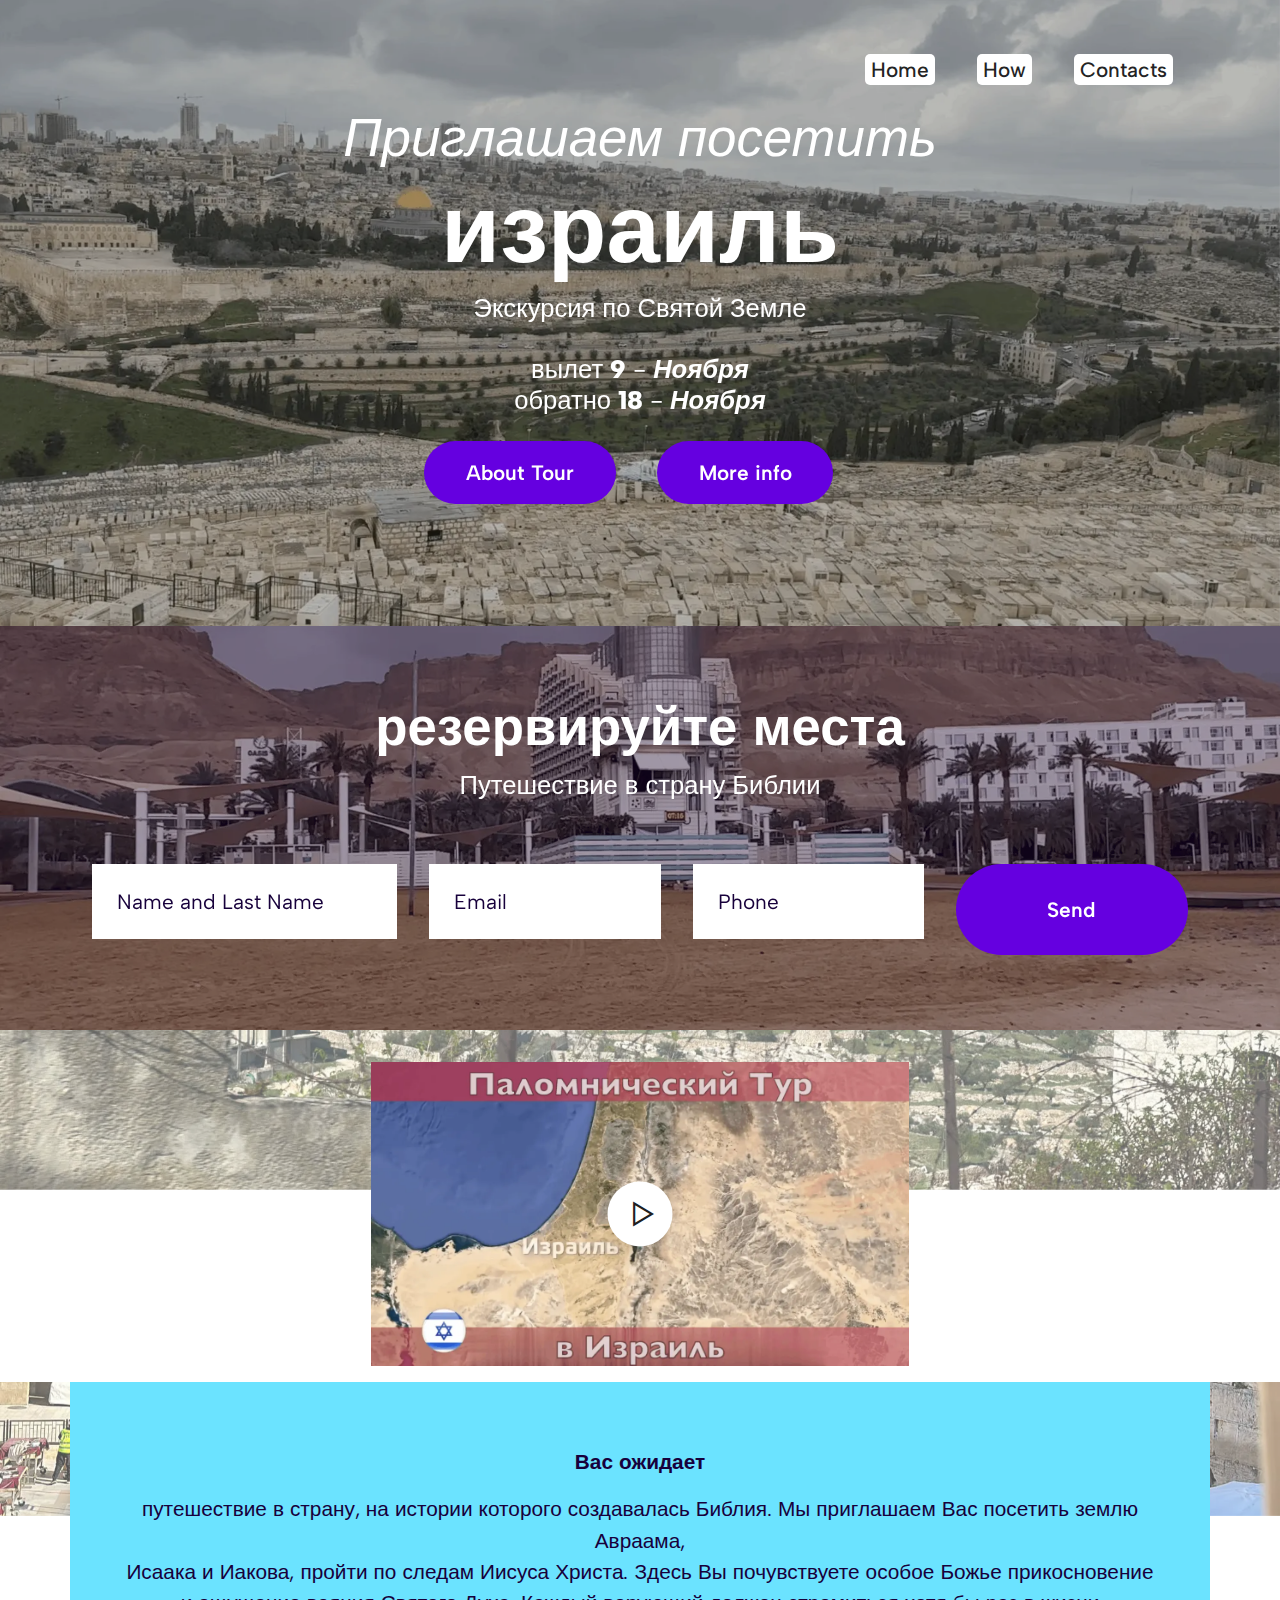
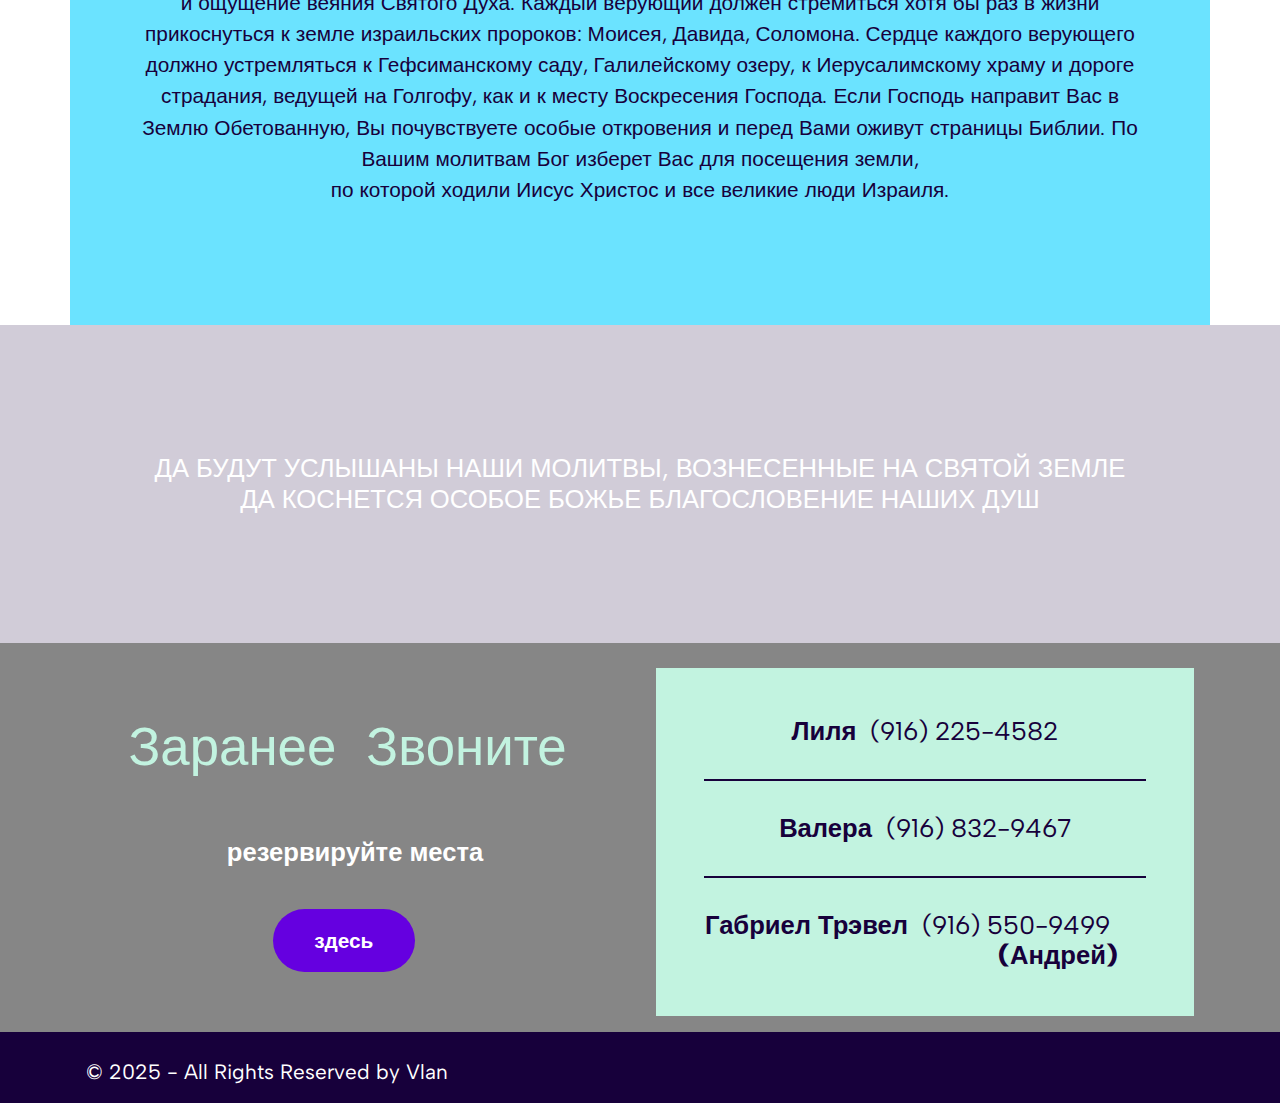
==== commit 224cbc39: "create github pages" ====
--- a/index.html
+++ b/index.html
@@ -6,7 +6,7 @@
   <meta http-equiv="X-UA-Compatible" content="IE=edge">
   
   <meta name="viewport" content="width=device-width, initial-scale=1, minimum-scale=1">
-  <link rel="shortcut icon" href="assets/images/logo-1.png" type="image/x-icon">
+  <link rel="shortcut icon" href="assets/images/2023-05-06-at-11.11.43-pm-128x92.png" type="image/x-icon">
   <meta name="description" content="">
   
   
@@ -90,7 +90,7 @@
         <div class="row">
             <div class="col-lg-12 mx-auto mbr-form" data-form-type="formoid">
                 <!--Formbuilder Form-->
-                <form action="https://mobirise.eu/" method="POST" class="mbr-form form-with-styler" data-form-title="Form Name"><input type="hidden" name="email" data-form-email="true" value="IUpuqQWx+k+lnqVrW5ky6EBEtQC6nNIaSEpdSRvHynoFF6U/ba8ofECRzaj8v/U3a9CEOyiGSwLnJ4U0jehFsb+AOzKB42B62TNc9uE6jDVOWC+5dktqGClej/hWaE8E.2r8tIT7CzpCQqlPaqZZB5KDEsKuqLFzcYY++TKEKFwUg4FHmc72xEeTyW6hKRxQuQcEaN9eOkn/xI5w0UZipWYD+QfsSuQequyp52KNSGxKxnVCRiXMIV/bQooggYPLB">
+                <form action="https://mobirise.eu/" method="POST" class="mbr-form form-with-styler" data-form-title="Form Name"><input type="hidden" name="email" data-form-email="true" value="F3NPVdFvQa5Wad6VtV4PlHLu+SND2Jx4rSsk1rJRt/QY58fpQeThZ579/AdbFd5TVdKnmVEuzZKjbHg7EF6xwu0M5Asfv+t22/9S2mqfd/sXlVpNSNVw5eW+jLQCji1G.UKn7MHF+MJ+g1Y2B1DgEfpEFxp85A9uL93dx09+oekrL2TkkRbDBURX4SV4nGPqBQZEamKaRiprGOKW99/NfLTDLYesuDj8UHGhDY5kDYmF0VBX2ziJSrd/+rLCUCjFz">
                     <div class="row">
                         <div hidden="hidden" data-form-alert="" class="alert alert-success col-12">Thanks for filling out
                             the form to Israel</div>
--- a/assets/mobirise/css/mbr-additional.css
+++ b/assets/mobirise/css/mbr-additional.css
@@ -991,7 +991,7 @@
   border-radius: 50px;
 }
 .cid-tqJ8QbFQtb .form-group {
-  margin: 0 !important;
+  margin: 0.1 !important;
 }
 @media (max-width: 992px) {
   .cid-tqJ8QbFQtb .form-group {
@@ -1051,6 +1051,7 @@
 .cid-tqJ8QbFQtb .form-control:focus::-webkit-input-placeholder,
 .cid-tqJ8QbFQtb .field-input:focus::-webkit-input-placeholder {
   color: #17003b;
+  margin: 1rem;
 }
 .cid-tqJ8QbFQtb .form-control:hover:-moz-placeholder,
 .cid-tqJ8QbFQtb .field-input:hover:-moz-placeholder,
@@ -2168,6 +2169,11 @@
 .cid-tCv90o7sD5 .navbar.collapsed.opened .dropdown-menu {
   top: 0;
 }
+@media (min-width: 992px) {
+  .cid-tCv90o7sD5 .navbar.collapsed.opened:not(.navbar-short) .navbar-collapse {
+    max-height: calc(98.5vh - 4.9rem);
+  }
+}
 .cid-tCv90o7sD5 .navbar.collapsed .dropdown-menu .dropdown-submenu {
   left: 0 !important;
 }
@@ -2750,6 +2756,11 @@
 .cid-tA1DvzxKZt .navbar.collapsed.opened .dropdown-menu {
   top: 0;
 }
+@media (min-width: 992px) {
+  .cid-tA1DvzxKZt .navbar.collapsed.opened:not(.navbar-short) .navbar-collapse {
+    max-height: calc(98.5vh - 4.9rem);
+  }
+}
 .cid-tA1DvzxKZt .navbar.collapsed .dropdown-menu .dropdown-submenu {
   left: 0 !important;
 }
--- a/assets/mobirise/css/mbr-additional.css
+++ b/assets/mobirise/css/mbr-additional.css
@@ -991,7 +991,7 @@
   border-radius: 50px;
 }
 .cid-tqJ8QbFQtb .form-group {
-  margin: 0 !important;
+  margin: 0.1 !important;
 }
 @media (max-width: 992px) {
   .cid-tqJ8QbFQtb .form-group {
@@ -1051,6 +1051,7 @@
 .cid-tqJ8QbFQtb .form-control:focus::-webkit-input-placeholder,
 .cid-tqJ8QbFQtb .field-input:focus::-webkit-input-placeholder {
   color: #17003b;
+  margin: 1rem;
 }
 .cid-tqJ8QbFQtb .form-control:hover:-moz-placeholder,
 .cid-tqJ8QbFQtb .field-input:hover:-moz-placeholder,
@@ -2168,6 +2169,11 @@
 .cid-tCv90o7sD5 .navbar.collapsed.opened .dropdown-menu {
   top: 0;
 }
+@media (min-width: 992px) {
+  .cid-tCv90o7sD5 .navbar.collapsed.opened:not(.navbar-short) .navbar-collapse {
+    max-height: calc(98.5vh - 4.9rem);
+  }
+}
 .cid-tCv90o7sD5 .navbar.collapsed .dropdown-menu .dropdown-submenu {
   left: 0 !important;
 }
@@ -2750,6 +2756,11 @@
 .cid-tA1DvzxKZt .navbar.collapsed.opened .dropdown-menu {
   top: 0;
 }
+@media (min-width: 992px) {
+  .cid-tA1DvzxKZt .navbar.collapsed.opened:not(.navbar-short) .navbar-collapse {
+    max-height: calc(98.5vh - 4.9rem);
+  }
+}
 .cid-tA1DvzxKZt .navbar.collapsed .dropdown-menu .dropdown-submenu {
   left: 0 !important;
 }
